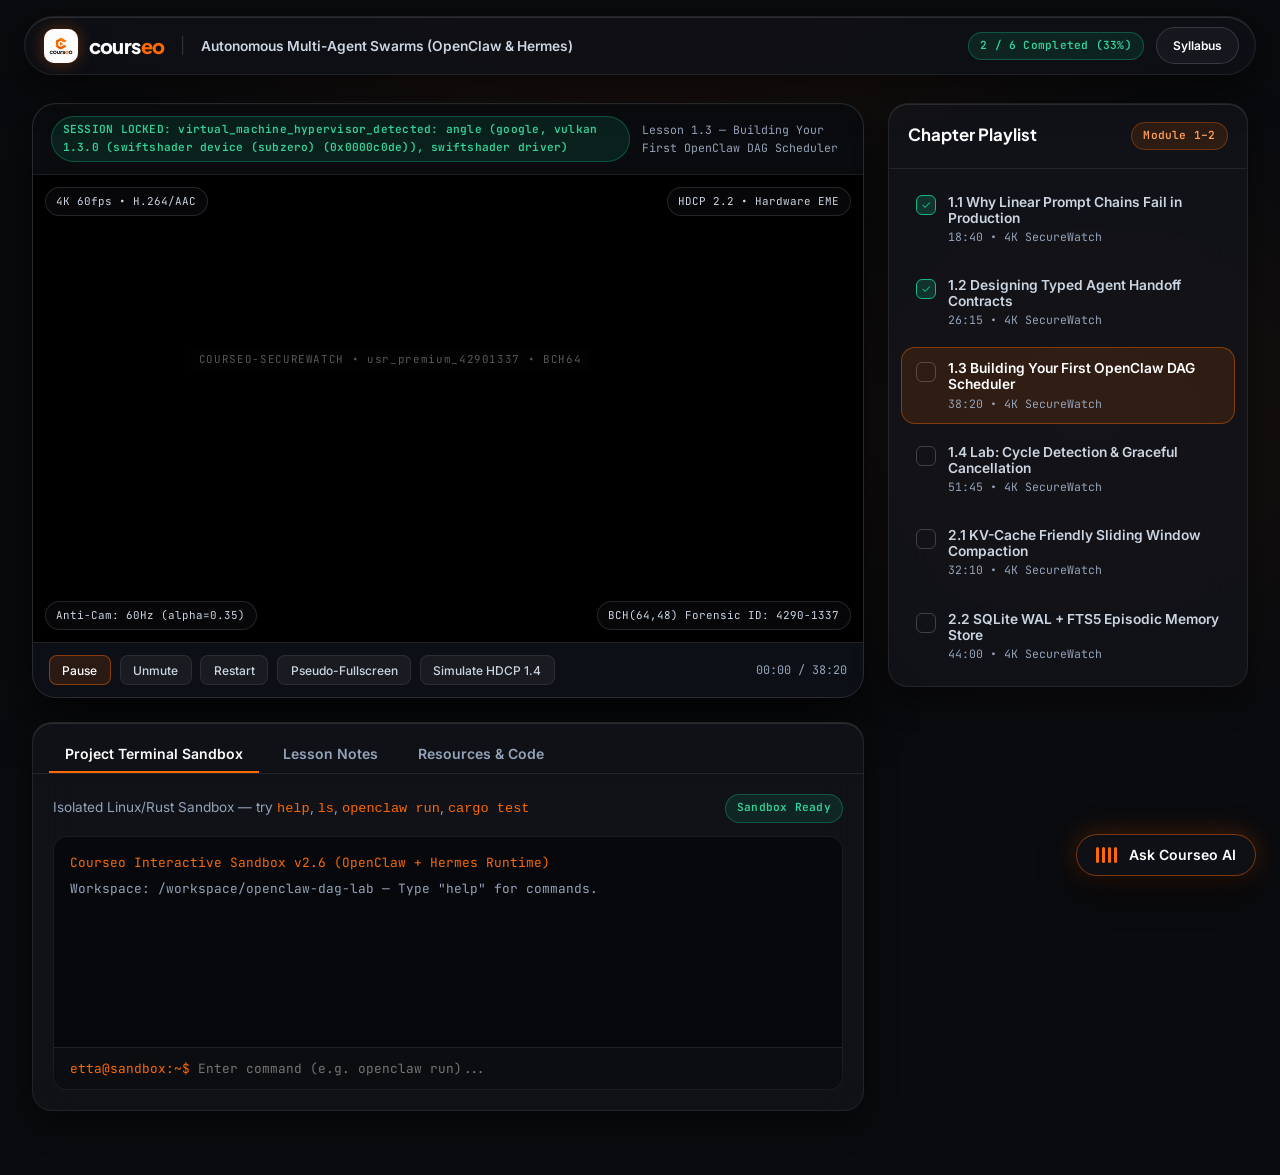
==== web/classroom.html @ 249a997a "feat(web): complete multi-page Courseo EdTech platform design with SecureWatch WebGL2 player and Web" ====
<!DOCTYPE html>
<html lang="en">
<head>
  <meta charset="UTF-8">
  <meta name="viewport" content="width=device-width, initial-scale=1.0">
  <title>Student Classroom — Courseo SecureWatch Learning Room</title>
  <link rel="preconnect" href="https://fonts.googleapis.com">
  <link rel="preconnect" href="https://fonts.gstatic.com" crossorigin>
  <link href="https://fonts.googleapis.com/css2?family=Inter:wght@400;500;600;700&family=JetBrains+Mono:wght@400;500;600;700&family=Plus+Jakarta+Sans:wght@600;700;800&display=swap" rel="stylesheet">
  <link rel="stylesheet" href="./courseo.css">
</head>
<body>
  <!-- Classroom Top Bar -->
  <header class="nav-shell">
    <nav class="nav-pill" aria-label="Classroom navigation">
      <div style="display:flex; align-items:center; gap:1rem;">
        <a href="./index.html" class="brand-lockup">
          <span class="brand-mark">
            <img src="../assets/brand/courseo_logo_primary.jpg" alt="Courseo" onerror="this.style.display='none'">
          </span>
          <span class="brand-wordmark">cours<span>eo</span></span>
        </a>
        <span style="color:var(--border-glass-strong);">|</span>
        <span style="font-size:0.86rem; font-weight:600; color:var(--text-secondary);">Autonomous Multi-Agent Swarms (OpenClaw &amp; Hermes)</span>
      </div>

      <div class="nav-actions">
        <span class="badge badge-emerald badge-mono" id="classroom-progress-badge">2 / 6 Completed (33%)</span>
        <a href="./course_detail.html" class="btn btn-ghost btn-sm">Syllabus</a>
      </div>
    </nav>
  </header>

  <main class="section" style="padding-top: 1.75rem; padding-bottom: 4rem;">
    <div class="container classroom-grid">
      <!-- Left: SecureWatch Player + Notes / Resources / Terminal Sandbox -->
      <div style="display:flex; flex-direction:column; gap:1.5rem;">
        <div class="securewatch-frame" id="classroom-player-frame">
          <div class="securewatch-topbar">
            <span class="badge badge-emerald badge-mono" id="cls-hud-badge">
              <span class="pulse-dot"></span>
              SECUREWATCH WEBGL2 ACTIVE
            </span>
            <span style="color:var(--text-muted);" id="cls-lesson-header">Lesson 1.3 — Building Your First OpenClaw DAG Scheduler</span>
          </div>

          <div class="securewatch-viewport" id="cls-player-container">
            <video id="cls-source-video" src="./sample.mp4" playsinline webkit-playsinline muted autoplay loop crossorigin="anonymous" style="display:none;"></video>
            <canvas id="cls-secure-canvas" width="960" height="540"></canvas>

            <div class="player-hud-overlay">
              <div class="hud-row">
                <span class="hud-chip">4K 60fps • H.264/AAC</span>
                <span class="hud-chip" id="cls-hdcp-chip">HDCP 2.2 • Hardware EME</span>
              </div>
              <div class="hud-row">
                <span class="hud-chip">Anti-Cam: 60Hz (alpha=0.35)</span>
                <span class="hud-chip">BCH(64,48) Forensic ID: 4290-1337</span>
              </div>
            </div>

            <div class="forensic-wm-badge" id="cls-watermark" style="top: 32%; left: 48%;">
              COURSEO-SECUREWATCH • usr_premium_42901337 • BCH64
            </div>
          </div>

          <div class="securewatch-controls">
            <button class="ctrl-btn active" id="cls-btn-play" type="button">Pause</button>
            <button class="ctrl-btn" id="cls-btn-mute" type="button">Unmute</button>
            <button class="ctrl-btn" id="cls-btn-restart" type="button">Restart</button>
            <button class="ctrl-btn" id="cls-btn-fullscreen" type="button">Pseudo-Fullscreen</button>
            <button class="ctrl-btn" id="cls-btn-hdcp" type="button">Simulate HDCP 1.4</button>
            <span class="player-time" id="cls-time-display">00:00 / 38:20</span>
          </div>
        </div>

        <!-- Tabbed Workspace: Sandbox Terminal, Notes, Resources -->
        <section class="glass-card" style="overflow:hidden;">
          <div class="workspace-tabs" role="tablist">
            <button class="workspace-tab active" data-tab="sandbox" type="button">Project Terminal Sandbox</button>
            <button class="workspace-tab" data-tab="notes" type="button">Lesson Notes</button>
            <button class="workspace-tab" data-tab="resources" type="button">Resources &amp; Code</button>
          </div>

          <!-- Interactive Terminal Sandbox -->
          <div id="tab-sandbox" style="padding:1.25rem;">
            <div style="display:flex; align-items:center; justify-content:space-between; margin-bottom:0.85rem;">
              <span style="font-size:0.85rem; color:var(--text-muted);">Isolated Linux/Rust Sandbox — try <code style="color:#FD6902;">help</code>, <code style="color:#FD6902;">ls</code>, <code style="color:#FD6902;">openclaw run</code>, <code style="color:#FD6902;">cargo test</code></span>
              <span class="badge badge-emerald badge-mono">Sandbox Ready</span>
            </div>
            <div class="terminal-shell">
              <div class="terminal-output" id="terminal-output">
                <div style="color:#FD6902;">Courseo Interactive Sandbox v2.6 (OpenClaw + Hermes Runtime)</div>
                <div style="color:#94A3B8;">Workspace: /workspace/openclaw-dag-lab — Type "help" for commands.</div>
              </div>
              <form class="terminal-input-row" id="terminal-form">
                <span style="color:#FD6902;">etta@sandbox:~$</span>
                <input type="text" class="terminal-input" id="terminal-input" autocomplete="off" placeholder="Enter command (e.g. openclaw run)..." aria-label="Sandbox terminal input">
              </form>
            </div>
          </div>

          <!-- Lesson Notes -->
          <div id="tab-notes" style="padding:1.25rem; display:none;">
            <label for="lesson-notes-area" style="display:block; font-size:0.85rem; color:var(--text-muted); margin-bottom:0.6rem;">
              Timestamped personal notes (auto-saved locally in your browser):
            </label>
            <textarea id="lesson-notes-area" rows="7" style="width:100%; background:#080A0E; border:1px solid var(--border-glass); border-radius:12px; padding:0.9rem; color:#fff; font-size:0.9rem; resize:vertical; outline:none;" placeholder="Capture key DAG invariants, latency numbers, or architecture notes..."></textarea>
            <div style="margin-top:0.6rem; font-family:var(--font-mono); font-size:0.74rem; color:#10B981;" id="notes-status">Synced to localStorage</div>
          </div>

          <!-- Resources -->
          <div id="tab-resources" style="padding:1.25rem; display:none;">
            <div style="display:flex; flex-direction:column; gap:0.75rem;">
              <div class="lesson-row" style="padding:0.85rem; background:rgba(255,255,255,0.03); border-radius:10px; border:1px solid var(--border-glass);">
                <div>
                  <div style="font-weight:600; color:#fff;">openclaw-dag-starter.tar.gz</div>
                  <div style="font-size:0.78rem; color:var(--text-muted);">Rust + TypeScript starter workspace with unit test harness</div>
                </div>
                <span class="badge badge-orange badge-mono">2.4 MB</span>
              </div>
              <div class="lesson-row" style="padding:0.85rem; background:rgba(255,255,255,0.03); border-radius:10px; border:1px solid var(--border-glass);">
                <div>
                  <div style="font-weight:600; color:#fff;">Hermes_Context_Compaction_Architecture.pdf</div>
                  <div style="font-size:0.78rem; color:var(--text-muted);">Epoch-based sliding window diagrams &amp; KV-cache benchmarks</div>
                </div>
                <span class="badge badge-orange badge-mono">4.1 MB</span>
              </div>
              <div class="lesson-row" style="padding:0.85rem; background:rgba(255,255,255,0.03); border-radius:10px; border:1px solid var(--border-glass);">
                <div>
                  <div style="font-weight:600; color:#fff;">SecureWatch_DRM_Telemetry_Spec.md</div>
                  <div style="font-size:0.78rem; color:var(--text-muted);">Reference specification for BCH(64,48) watermarking</div>
                </div>
                <span class="badge badge-orange badge-mono">128 KB</span>
              </div>
            </div>
          </div>
        </section>
      </div>

      <!-- Right: Chapter Playlist Sidebar -->
      <aside class="glass-card playlist-card" aria-label="Course playlist">
        <div style="padding:1.1rem 1.2rem; border-bottom:1px solid var(--border-glass); display:flex; align-items:center; justify-content:space-between;">
          <h2 style="font-family:var(--font-display); font-size:1.05rem;">Chapter Playlist</h2>
          <span class="badge badge-orange badge-mono">Module 1–2</span>
        </div>
        <div class="playlist-scroll" id="playlist-container"></div>
      </aside>
    </div>
  </main>

  <script
    src="./weborient_agent.js"
    data-theme-color="#FD6902"
    data-cursor-style="modern-glow"
    data-manifest="./weborient_manifest.json"
    data-agent-name="Courseo Guide"
    data-greeting="Welcome to the Classroom. Ask me to open your notes, highlight the terminal sandbox, or navigate back to the catalog."
    defer></script>

  <script type="module">
    const LESSONS = [
      { id: '1.1', title: '1.1 Why Linear Prompt Chains Fail in Production', duration: '18:40', done: true },
      { id: '1.2', title: '1.2 Designing Typed Agent Handoff Contracts', duration: '26:15', done: true },
      { id: '1.3', title: '1.3 Building Your First OpenClaw DAG Scheduler', duration: '38:20', done: false },
      { id: '1.4', title: '1.4 Lab: Cycle Detection & Graceful Cancellation', duration: '51:45', done: false },
      { id: '2.1', title: '2.1 KV-Cache Friendly Sliding Window Compaction', duration: '32:10', done: false },
      { id: '2.2', title: '2.2 SQLite WAL + FTS5 Episodic Memory Store', duration: '44:00', done: false }
    ];

    let activeLessonId = '1.3';
    const playlistEl = document.getElementById('playlist-container');
    const lessonHeaderEl = document.getElementById('cls-lesson-header');
    const progressBadgeEl = document.getElementById('classroom-progress-badge');

    function updateProgress() {
      const done = LESSONS.filter(l => l.done).length;
      const pct = Math.round((done / LESSONS.length) * 100);
      progressBadgeEl.textContent = `${done} / ${LESSONS.length} Completed (${pct}%)`;
    }

    function renderPlaylist() {
      playlistEl.innerHTML = LESSONS.map(l => `
        <button class="playlist-item ${l.id === activeLessonId ? 'active' : ''}" data-lesson-id="${l.id}" type="button">
          <span style="width:20px; height:20px; border-radius:6px; border:1px solid ${l.done ? '#10B981' : 'rgba(255,255,255,0.2)'}; background:${l.done ? 'rgba(16,185,129,0.2)' : 'transparent'}; display:grid; place-items:center; flex-shrink:0; margin-top:2px; color:#10B981; font-size:0.72rem;">
            ${l.done ? '✓' : ''}
          </span>
          <span style="display:flex; flex-direction:column; gap:0.2rem;">
            <span style="font-size:0.86rem; font-weight:600; color:${l.id === activeLessonId ? '#FFFFFF' : '#CBD5E1'};">${l.title}</span>
            <span style="font-family:var(--font-mono); font-size:0.72rem; color:#94A3B8;">${l.duration} • 4K SecureWatch</span>
          </span>
        </button>
      `).join('');

      playlistEl.querySelectorAll('.playlist-item').forEach(btn => {
        btn.addEventListener('click', () => {
          activeLessonId = btn.dataset.lessonId;
          const lesson = LESSONS.find(x => x.id === activeLessonId);
          lessonHeaderEl.textContent = `Lesson ${lesson.title}`;
          document.getElementById('cls-time-display').textContent = `00:00 / ${lesson.duration}`;
          renderPlaylist();
        });
      });
      updateProgress();
    }

    renderPlaylist();

    // Workspace Tabs
    document.querySelectorAll('.workspace-tab').forEach(tab => {
      tab.addEventListener('click', () => {
        document.querySelectorAll('.workspace-tab').forEach(t => t.classList.remove('active'));
        tab.classList.add('active');
        ['sandbox', 'notes', 'resources'].forEach(name => {
          document.getElementById(`tab-${name}`).style.display = name === tab.dataset.tab ? 'block' : 'none';
        });
      });
    });

    // Notes persistence
    const notesArea = document.getElementById('lesson-notes-area');
    const notesStatus = document.getElementById('notes-status');
    notesArea.value = localStorage.getItem('courseo_classroom_notes') || '';
    notesArea.addEventListener('input', () => {
      localStorage.setItem('courseo_classroom_notes', notesArea.value);
      notesStatus.textContent = `Saved at ${new Date().toLocaleTimeString()}`;
    });

    // Interactive Sandbox Terminal
    const termOut = document.getElementById('terminal-output');
    const termForm = document.getElementById('terminal-form');
    const termInput = document.getElementById('terminal-input');

    function appendTerm(text, color = '#CBD5E1') {
      const div = document.createElement('div');
      div.style.color = color;
      div.textContent = text;
      termOut.appendChild(div);
      termOut.scrollTop = termOut.scrollHeight;
    }

    termForm.addEventListener('submit', (e) => {
      e.preventDefault();
      const cmd = termInput.value.trim();
      if (!cmd) return;
      appendTerm(`etta@sandbox:~$ ${cmd}`, '#FFFFFF');
      termInput.value = '';

      switch (cmd) {
        case 'help':
          appendTerm('Available commands: help, ls, openclaw run, hermes status, cargo test, clear', '#94A3B8');
          break;
        case 'ls':
          appendTerm('Cargo.toml  src/dag.rs  src/hermes.rs  agents.toml  tests/swarm_test.rs', '#CBD5E1');
          break;
        case 'openclaw run':
          appendTerm('[openclaw] Compiling DAG (4 nodes, 0 cycles)...', '#FD6902');
          appendTerm('[openclaw] Node planner -> researcher -> coder -> verifier completed in 142ms', '#10B981');
          break;
        case 'hermes status':
          appendTerm('[hermes] Reflex tier: Qwen3.5-2B-4bit (18ms) | Frontier tier: Gemini 4 Neon (online)', '#10B981');
          break;
        case 'cargo test':
          appendTerm('running 12 tests ... test result: ok. 12 passed; 0 failed; 0 ignored', '#10B981');
          break;
        case 'clear':
          termOut.innerHTML = '';
          break;
        default:
          appendTerm(`sandbox: command not found: ${cmd} (type "help")`, '#EF4444');
      }
    });

    // SecureWatch Classroom Player Integration
    const canvas = document.getElementById('cls-secure-canvas');
    const video = document.getElementById('cls-source-video');
    const container = document.getElementById('cls-player-container');
    const watermark = document.getElementById('cls-watermark');
    let player = null;
    let playing = true;

    async function initClassroomPlayer() {
      try {
        const mod = await import('./courseo_player.js');
        if (mod && mod.CourseoSecurePlayer) {
          player = new mod.CourseoSecurePlayer({
            canvas,
            video,
            sessionToken: 'tok_classroom_' + Math.floor(Math.random() * 900000 + 100000),
            userId: 'usr_premium_42901337',
            refreshHz: 60,
            onRevoke: (evt) => {
              document.getElementById('cls-hud-badge').textContent = `SESSION LOCKED: ${evt.reason}`;
            }
          });
          player.start();
          video.play().catch(() => {});
          return;
        }
      } catch (_) {}

      // Fallback WebGL/Canvas live classroom stream visualizer
      const ctx = canvas.getContext('2d');
      let tick = 0;
      const draw = () => {
        if (playing) {
          tick++;
          ctx.fillStyle = '#090B10';
          ctx.fillRect(0, 0, canvas.width, canvas.height);
          ctx.strokeStyle = 'rgba(253, 105, 2, 0.5)';
          ctx.lineWidth = 2;
          for (let i = 0; i < 3; i++) {
            ctx.beginPath();
            for (let x = 0; x <= canvas.width; x += 16) {
              const y = 260 + Math.sin(x * 0.012 + tick * 0.04 + i) * (35 + i * 14);
              if (x === 0) ctx.moveTo(x, y);
              else ctx.lineTo(x, y);
            }
            ctx.stroke();
          }
          ctx.fillStyle = '#FFFFFF';
          ctx.font = '700 22px "Plus Jakarta Sans", sans-serif';
          ctx.fillText(lessonHeaderEl.textContent, 38, canvas.height - 62);
        }
        requestAnimationFrame(draw);
      };
      requestAnimationFrame(draw);
    }

    initClassroomPlayer();

    setInterval(() => {
      watermark.style.top = `${18 + Math.floor(Math.random() * 58)}%`;
      watermark.style.left = `${14 + Math.floor(Math.random() * 50)}%`;
    }, 2800);

    document.getElementById('cls-btn-play').addEventListener('click', (e) => {
      playing = !playing;
      if (playing) video.play().catch(() => {});
      else video.pause();
      e.currentTarget.textContent = playing ? 'Pause' : 'Play';
      e.currentTarget.classList.toggle('active', playing);
    });

    document.getElementById('cls-btn-mute').addEventListener('click', (e) => {
      video.muted = !video.muted;
      e.currentTarget.textContent = video.muted ? 'Unmute' : 'Mute';
    });

    document.getElementById('cls-btn-restart').addEventListener('click', () => {
      video.currentTime = 0;
      video.play().catch(() => {});
    });

    document.getElementById('cls-btn-fullscreen').addEventListener('click', () => {
      if (player && player.togglePseudoFullscreen) {
        player.togglePseudoFullscreen(container);
      } else {
        container.classList.toggle('pseudo-fullscreen');
      }
    });

    document.getElementById('cls-btn-hdcp').addEventListener('click', () => {
      if (player && player.applyHdcpDegradation) {
        const policy = player.applyHdcpDegradation('1.4');
        document.getElementById('cls-hdcp-chip').textContent = `HDCP 1.4 • ${policy.maxHeight}p Graceful Tier`;
      } else {
        document.getElementById('cls-hdcp-chip').textContent = 'HDCP 1.4 • 720p Graceful Tier';
      }
      watermark.style.color = 'rgba(253, 105, 2, 0.72)';
    });
  </script>
</body>
</html>
---- web/courseo.css ----
/* ==========================================================================
   COURSEO DESIGN SYSTEM v1.0 (DESIGN-COURSEO-2026-001)
   Obsidian Glassmorphism + Radiant Tangerine (#FD6902) + CSS view-timeline
   ========================================================================== */

:root {
  /* Surface Layers */
  --bg-deep-obsidian: #0A0B0E;
  --bg-surface-base: #101218;
  --bg-card-solid: #14161C;
  --bg-card-glass: rgba(20, 22, 28, 0.72);
  --bg-card-elevated: rgba(28, 30, 38, 0.86);
  --bg-nav-glass: rgba(14, 16, 22, 0.82);

  /* Brand Radiant Accents */
  --accent-orange: #FD6902;
  --accent-orange-hover: #FF8533;
  --accent-orange-glow: rgba(253, 105, 2, 0.35);
  --accent-orange-subtle: rgba(253, 105, 2, 0.12);
  --accent-orange-ambient: rgba(253, 105, 2, 0.07);

  /* Semantic Colors */
  --text-primary: #FFFFFF;
  --text-secondary: #CBD5E1;
  --text-muted: #94A3B8;
  --text-dim: #64748B;
  --status-emerald: #10B981;
  --status-emerald-bg: rgba(16, 185, 129, 0.12);
  --status-amber: #F59E0B;
  --status-danger: #EF4444;

  /* Strokes & Specular Highlights */
  --border-glass: rgba(255, 255, 255, 0.08);
  --border-glass-strong: rgba(255, 255, 255, 0.14);
  --border-glass-glow: rgba(253, 105, 2, 0.42);
  --specular-highlight: inset 0 1px 0 rgba(255, 255, 255, 0.12);

  /* Depth Shadows */
  --shadow-bento: 0 20px 50px rgba(0, 0, 0, 0.65), var(--specular-highlight);
  --shadow-card: 0 12px 32px rgba(0, 0, 0, 0.45), var(--specular-highlight);
  --shadow-glow: 0 0 35px var(--accent-orange-glow);
  --shadow-glow-sm: 0 0 18px rgba(253, 105, 2, 0.28);

  /* Typography */
  --font-display: 'Plus Jakarta Sans', -apple-system, BlinkMacSystemFont, sans-serif;
  --font-body: 'Inter', -apple-system, BlinkMacSystemFont, sans-serif;
  --font-mono: 'JetBrains Mono', ui-monospace, SFMono-Regular, monospace;

  /* Type Scale */
  --text-hero: clamp(2.5rem, 5.5vw, 4.35rem);
  --text-h1: clamp(2rem, 4vw, 3.1rem);
  --text-h2: clamp(1.5rem, 3vw, 2.35rem);
  --text-h3: 1.25rem;
  --text-body: 1rem;
  --text-sm: 0.875rem;
  --text-xs: 0.75rem;

  /* Radii & Spacing */
  --radius-sm: 8px;
  --radius-md: 14px;
  --radius-lg: 20px;
  --radius-xl: 24px;
  --radius-pill: 9999px;
  --container-max: 1280px;
  --ease-out-expo: cubic-bezier(0.16, 1, 0.3, 1);
  --ease-tactile: cubic-bezier(0.22, 1, 0.36, 1);
}

/* Reset & Base */
*, *::before, *::after {
  box-sizing: border-box;
  margin: 0;
  padding: 0;
}

html {
  background-color: var(--bg-deep-obsidian);
  color: var(--text-primary);
  font-family: var(--font-body);
  font-size: 16px;
  line-height: 1.6;
  -webkit-font-smoothing: antialiased;
  -moz-osx-font-smoothing: grayscale;
  scroll-behavior: smooth;
}

html.lenis, html.lenis body {
  height: auto;
}

.lenis.lenis-smooth {
  scroll-behavior: auto !important;
}

body {
  background:
    radial-gradient(ellipse 80% 50% at 50% -10%, rgba(253, 105, 2, 0.11), transparent 60%),
    radial-gradient(ellipse 60% 40% at 85% 35%, rgba(253, 105, 2, 0.05), transparent 65%),
    var(--bg-deep-obsidian);
  color: var(--text-primary);
  min-height: 100vh;
  overflow-x: hidden;
}

a {
  color: inherit;
  text-decoration: none;
}

img, svg {
  display: block;
}

button, input, select, textarea {
  font-family: inherit;
  color: inherit;
}

/* Container & Layout Utilities */
.container {
  width: 100%;
  max-width: var(--container-max);
  margin-inline: auto;
  padding-inline: clamp(1rem, 3vw, 2rem);
}

.section {
  padding-block: clamp(4rem, 8vw, 7rem);
  position: relative;
}

.section-header {
  max-width: 720px;
  margin-bottom: clamp(2.25rem, 4vw, 3.5rem);
}

.section-eyebrow {
  display: inline-flex;
  align-items: center;
  gap: 0.5rem;
  font-family: var(--font-mono);
  font-size: var(--text-xs);
  font-weight: 600;
  letter-spacing: 0.08em;
  text-transform: uppercase;
  color: var(--accent-orange);
  background: var(--accent-orange-subtle);
  border: 1px solid rgba(253, 105, 2, 0.25);
  padding: 0.35rem 0.85rem;
  border-radius: var(--radius-pill);
  margin-bottom: 1rem;
}

.section-title {
  font-family: var(--font-display);
  font-size: var(--text-h1);
  font-weight: 700;
  line-height: 1.12;
  letter-spacing: -0.03em;
  margin-bottom: 0.85rem;
}

.section-subtitle {
  color: var(--text-muted);
  font-size: 1.05rem;
  line-height: 1.65;
}

/* ==========================================================================
   CSS VIEW-TIMELINE & SCROLL REVEAL ANIMATIONS
   ========================================================================== */

@keyframes courseoFadeUp {
  from {
    opacity: 0;
    transform: translateY(28px);
  }
  to {
    opacity: 1;
    transform: translateY(0);
  }
}

@keyframes courseoStaggerIn {
  from {
    opacity: 0;
    transform: translateY(22px) scale(0.98);
  }
  to {
    opacity: 1;
    transform: translateY(0) scale(1);
  }
}

@keyframes courseoGlowPulse {
  0%, 100% {
    box-shadow: 0 0 22px rgba(253, 105, 2, 0.24), var(--specular-highlight);
  }
  50% {
    box-shadow: 0 0 42px rgba(253, 105, 2, 0.5), var(--specular-highlight);
  }
}

@keyframes courseoSplitReveal {
  from {
    opacity: 0;
    transform: translateY(105%);
  }
  to {
    opacity: 1;
    transform: translateY(0);
  }
}

@keyframes waveBounce {
  0%, 100% { transform: scaleY(0.35); }
  50% { transform: scaleY(1); }
}

.split-line {
  display: inline-block;
  overflow: hidden;
  vertical-align: bottom;
}

.split-line > span {
  display: inline-block;
  animation: courseoSplitReveal 0.85s var(--ease-out-expo) both;
}

.split-line:nth-child(2) > span { animation-delay: 0.1s; }
.split-line:nth-child(3) > span { animation-delay: 0.2s; }

.glow-pulse {
  animation: courseoGlowPulse 3.6s ease-in-out infinite;
}

/* Native CSS Scroll-Driven Animations with Progressive Fallback */
@supports (animation-timeline: view()) {
  .fade-up {
    animation: courseoFadeUp linear both;
    animation-timeline: view();
    animation-range: entry 5% cover 28%;
  }

  .stagger-in {
    animation: courseoStaggerIn linear both;
    animation-timeline: view();
    animation-range: entry 0% cover 26%;
  }
}

@supports not (animation-timeline: view()) {
  .fade-up,
  .stagger-in {
    opacity: 0;
    transform: translateY(24px);
    transition: opacity 0.65s var(--ease-out-expo), transform 0.65s var(--ease-out-expo);
  }

  .fade-up.is-visible,
  .stagger-in.is-visible {
    opacity: 1;
    transform: translateY(0);
  }
}

@media (prefers-reduced-motion: reduce) {
  .fade-up, .stagger-in, .split-line > span, .glow-pulse {
    animation: none !important;
    opacity: 1 !important;
    transform: none !important;
  }
}

/* ==========================================================================
   FLOATING GLASS NAVIGATION PILL
   ========================================================================== */

.nav-shell {
  position: sticky;
  top: 16px;
  z-index: 100;
  padding-inline: clamp(0.75rem, 2.5vw, 1.5rem);
  margin-top: 16px;
}

.nav-pill {
  max-width: var(--container-max);
  margin-inline: auto;
  display: flex;
  align-items: center;
  justify-content: space-between;
  gap: 1.25rem;
  padding: 0.65rem 1rem 0.65rem 1.2rem;
  background: var(--bg-nav-glass);
  backdrop-filter: blur(24px);
  -webkit-backdrop-filter: blur(24px);
  border: 1px solid var(--border-glass);
  border-radius: var(--radius-pill);
  box-shadow: 0 12px 40px rgba(0, 0, 0, 0.55), var(--specular-highlight);
}

.brand-lockup {
  display: inline-flex;
  align-items: center;
  gap: 0.65rem;
  flex-shrink: 0;
}

.brand-mark {
  width: 34px;
  height: 34px;
  border-radius: 10px;
  overflow: hidden;
  display: grid;
  place-items: center;
  background: linear-gradient(135deg, #FD6902, #B84200);
  box-shadow: 0 0 16px rgba(253, 105, 2, 0.35);
}

.brand-mark img {
  width: 100%;
  height: 100%;
  object-fit: cover;
}

.brand-wordmark {
  font-family: var(--font-display);
  font-size: 1.25rem;
  font-weight: 800;
  letter-spacing: -0.03em;
  color: var(--text-primary);
}

.brand-wordmark span {
  color: var(--accent-orange);
}

.nav-links {
  display: flex;
  align-items: center;
  gap: 1.75rem;
  list-style: none;
}

.nav-links a {
  font-size: var(--text-sm);
  font-weight: 500;
  color: var(--text-muted);
  position: relative;
  padding-block: 0.35rem;
  transition: color 0.18s ease;
}

.nav-links a::after {
  content: "";
  position: absolute;
  left: 0;
  right: 0;
  bottom: 0;
  height: 2px;
  background: var(--accent-orange);
  border-radius: 2px;
  transform: scaleX(0);
  transform-origin: center;
  transition: transform 0.22s var(--ease-tactile);
}

.nav-links a:hover,
.nav-links a.active {
  color: var(--text-primary);
}

.nav-links a:hover::after,
.nav-links a.active::after {
  transform: scaleX(1);
}

.nav-actions {
  display: flex;
  align-items: center;
  gap: 0.75rem;
}

.search-trigger {
  display: inline-flex;
  align-items: center;
  gap: 0.6rem;
  padding: 0.48rem 0.85rem;
  background: rgba(255, 255, 255, 0.04);
  border: 1px solid var(--border-glass);
  border-radius: var(--radius-pill);
  color: var(--text-muted);
  font-size: var(--text-xs);
  cursor: pointer;
  transition: border-color 0.18s ease, background 0.18s ease, color 0.18s ease;
}

.search-trigger:hover {
  background: rgba(255, 255, 255, 0.08);
  border-color: var(--border-glass-strong);
  color: var(--text-primary);
}

.kbd-pill {
  font-family: var(--font-mono);
  font-size: 0.68rem;
  padding: 0.12rem 0.42rem;
  border-radius: 5px;
  background: rgba(255, 255, 255, 0.07);
  border: 1px solid rgba(255, 255, 255, 0.12);
  color: var(--text-secondary);
}

/* ==========================================================================
   BUTTONS & BADGES
   ========================================================================== */

.btn {
  display: inline-flex;
  align-items: center;
  justify-content: center;
  gap: 0.5rem;
  padding: 0.68rem 1.35rem;
  border-radius: var(--radius-pill);
  font-size: var(--text-sm);
  font-weight: 600;
  border: 1px solid transparent;
  cursor: pointer;
  transition: transform 0.15s var(--ease-tactile), box-shadow 0.15s ease, background 0.15s ease, border-color 0.15s ease;
  white-space: nowrap;
}

.btn:active {
  transform: translateY(1px) scale(0.99);
}

.btn-primary {
  background: linear-gradient(135deg, var(--accent-orange) 0%, #E65400 100%);
  color: #FFFFFF;
  box-shadow: 0 6px 22px rgba(253, 105, 2, 0.34), inset 0 1px 0 rgba(255, 255, 255, 0.28);
}

.btn-primary:hover {
  background: linear-gradient(135deg, var(--accent-orange-hover) 0%, var(--accent-orange) 100%);
  box-shadow: 0 0 30px rgba(253, 105, 2, 0.55), inset 0 1px 0 rgba(255, 255, 255, 0.35);
  transform: translateY(-1px);
}

.btn-ghost {
  background: rgba(255, 255, 255, 0.04);
  border-color: var(--border-glass-strong);
  color: var(--text-primary);
  backdrop-filter: blur(12px);
}

.btn-ghost:hover {
  background: rgba(255, 255, 255, 0.09);
  border-color: rgba(253, 105, 2, 0.45);
}

.btn-sm {
  padding: 0.48rem 1rem;
  font-size: var(--text-xs);
}

.btn-lg {
  padding: 0.9rem 1.75rem;
  font-size: 0.95rem;
}

.badge {
  display: inline-flex;
  align-items: center;
  gap: 0.38rem;
  padding: 0.26rem 0.7rem;
  border-radius: var(--radius-pill);
  font-size: 0.72rem;
  font-weight: 600;
  letter-spacing: 0.02em;
  border: 1px solid var(--border-glass);
  background: rgba(255, 255, 255, 0.05);
  color: var(--text-secondary);
}

.badge-orange {
  background: var(--accent-orange-subtle);
  border-color: rgba(253, 105, 2, 0.32);
  color: #FFA05C;
}

.badge-emerald {
  background: var(--status-emerald-bg);
  border-color: rgba(16, 185, 129, 0.35);
  color: #34D399;
}

.badge-mono {
  font-family: var(--font-mono);
  font-size: 0.7rem;
}

.pulse-dot {
  width: 7px;
  height: 7px;
  border-radius: 50%;
  background: var(--status-emerald);
  box-shadow: 0 0 10px var(--status-emerald);
}

/* ==========================================================================
   GLASS CARDS & SURFACES
   ========================================================================== */

.glass-card {
  background: var(--bg-card-glass);
  backdrop-filter: blur(24px);
  -webkit-backdrop-filter: blur(24px);
  border: 1px solid var(--border-glass);
  border-radius: var(--radius-lg);
  box-shadow: var(--shadow-card);
  transition: border-color 0.22s ease, transform 0.25s var(--ease-tactile), box-shadow 0.25s ease;
}

.glass-card:hover {
  border-color: rgba(255, 255, 255, 0.16);
}

/* ==========================================================================
   HERO & EMBEDDED SECUREWATCH PLAYER
   ========================================================================== */

.hero {
  padding-top: clamp(3rem, 6vw, 5rem);
  padding-bottom: clamp(3rem, 6vw, 5rem);
}

.hero-grid {
  display: grid;
  grid-template-columns: minmax(0, 1.05fr) minmax(0, 1.15fr);
  gap: clamp(2rem, 4vw, 3.5rem);
  align-items: center;
}

.hero-title {
  font-family: var(--font-display);
  font-size: var(--text-hero);
  font-weight: 800;
  line-height: 1.06;
  letter-spacing: -0.035em;
  margin-bottom: 1.25rem;
}

.hero-title .accent-text {
  background: linear-gradient(135deg, #FF9447 0%, #FD6902 55%, #FF5500 100%);
  -webkit-background-clip: text;
  background-clip: text;
  color: transparent;
}

.hero-subtitle {
  color: var(--text-muted);
  font-size: 1.1rem;
  line-height: 1.65;
  max-width: 560px;
  margin-bottom: 2rem;
}

.hero-cta-row {
  display: flex;
  flex-wrap: wrap;
  align-items: center;
  gap: 0.9rem;
  margin-bottom: 2rem;
}

.hero-trust-row {
  display: flex;
  flex-wrap: wrap;
  gap: 1.25rem;
  color: var(--text-muted);
  font-size: var(--text-xs);
  font-family: var(--font-mono);
}

.hero-trust-item {
  display: inline-flex;
  align-items: center;
  gap: 0.45rem;
}

/* SecureWatch Player Frame */
.player-showcase {
  position: relative;
}

.player-ambient-glow {
  position: absolute;
  inset: -18px;
  background: radial-gradient(circle at 50% 50%, rgba(253, 105, 2, 0.22), transparent 68%);
  filter: blur(28px);
  z-index: -1;
  pointer-events: none;
}

.securewatch-frame {
  background: rgba(14, 16, 22, 0.9);
  border: 1px solid rgba(255, 255, 255, 0.12);
  border-radius: var(--radius-xl);
  overflow: hidden;
  box-shadow: var(--shadow-bento);
}

.securewatch-topbar {
  display: flex;
  align-items: center;
  justify-content: space-between;
  gap: 0.75rem;
  padding: 0.75rem 1.1rem;
  background: rgba(10, 11, 14, 0.85);
  border-bottom: 1px solid var(--border-glass);
  font-family: var(--font-mono);
  font-size: 0.72rem;
}

.securewatch-viewport {
  position: relative;
  width: 100%;
  aspect-ratio: 16 / 9;
  background: #050608;
  overflow: hidden;
}

.securewatch-viewport.pseudo-fullscreen {
  position: fixed;
  inset: 0;
  width: 100vw;
  height: 100vh;
  aspect-ratio: auto;
  z-index: 9999;
  border-radius: 0;
}

.securewatch-viewport canvas {
  width: 100%;
  height: 100%;
  display: block;
}

.player-hud-overlay {
  position: absolute;
  inset: 12px;
  pointer-events: none;
  display: flex;
  flex-direction: column;
  justify-content: space-between;
}

.hud-row {
  display: flex;
  align-items: center;
  justify-content: space-between;
  gap: 0.5rem;
  flex-wrap: wrap;
}

.hud-chip {
  display: inline-flex;
  align-items: center;
  gap: 0.4rem;
  padding: 0.3rem 0.65rem;
  border-radius: var(--radius-pill);
  background: rgba(10, 11, 14, 0.72);
  backdrop-filter: blur(12px);
  border: 1px solid rgba(255, 255, 255, 0.12);
  font-family: var(--font-mono);
  font-size: 0.68rem;
  color: var(--text-secondary);
}

.forensic-wm-badge {
  position: absolute;
  font-family: var(--font-mono);
  font-size: 0.68rem;
  letter-spacing: 0.06em;
  color: rgba(255, 255, 255, 0.34);
  background: rgba(10, 11, 14, 0.25);
  padding: 0.2rem 0.5rem;
  border-radius: 4px;
  pointer-events: none;
  user-select: none;
  transition: top 1.4s ease, left 1.4s ease;
}

.securewatch-controls {
  display: flex;
  flex-wrap: wrap;
  align-items: center;
  gap: 0.55rem;
  padding: 0.75rem 1rem;
  background: rgba(14, 16, 22, 0.92);
  border-top: 1px solid var(--border-glass);
}

.ctrl-btn {
  display: inline-flex;
  align-items: center;
  gap: 0.4rem;
  padding: 0.4rem 0.78rem;
  border-radius: var(--radius-sm);
  background: rgba(255, 255, 255, 0.05);
  border: 1px solid var(--border-glass);
  color: var(--text-secondary);
  font-size: 0.75rem;
  font-weight: 500;
  cursor: pointer;
  transition: all 0.16s ease;
}

.ctrl-btn:hover,
.ctrl-btn.active {
  background: var(--accent-orange-subtle);
  border-color: rgba(253, 105, 2, 0.45);
  color: #FFFFFF;
}

.player-time {
  margin-left: auto;
  font-family: var(--font-mono);
  font-size: 0.74rem;
  color: var(--text-muted);
}

/* ==========================================================================
   METRICS RIBBON
   ========================================================================== */

.metrics-ribbon {
  display: grid;
  grid-template-columns: repeat(4, minmax(0, 1fr));
  gap: 1px;
  background: var(--border-glass);
  border: 1px solid var(--border-glass);
  border-radius: var(--radius-xl);
  overflow: hidden;
  box-shadow: var(--shadow-card);
}

.metric-cell {
  background: rgba(16, 18, 24, 0.92);
  padding: 1.75rem 1.5rem;
  display: flex;
  flex-direction: column;
  gap: 0.35rem;
}

.metric-value {
  font-family: var(--font-display);
  font-size: clamp(1.75rem, 3vw, 2.5rem);
  font-weight: 800;
  letter-spacing: -0.03em;
  color: var(--text-primary);
}

.metric-value span {
  color: var(--accent-orange);
}

.metric-label {
  font-size: var(--text-sm);
  color: var(--text-muted);
}

/* ==========================================================================
   HORIZONTAL CURRICULUM SHOWCASE & COURSE CARDS
   ========================================================================== */

.track-tabs-bar {
  display: flex;
  flex-wrap: wrap;
  align-items: center;
  justify-content: space-between;
  gap: 1rem;
  margin-bottom: 1.75rem;
}

.track-tabs {
  display: inline-flex;
  flex-wrap: wrap;
  gap: 0.45rem;
  padding: 0.35rem;
  background: rgba(20, 22, 28, 0.8);
  border: 1px solid var(--border-glass);
  border-radius: var(--radius-pill);
}

.track-tab {
  padding: 0.55rem 1.15rem;
  border-radius: var(--radius-pill);
  border: 1px solid transparent;
  background: transparent;
  color: var(--text-muted);
  font-size: var(--text-sm);
  font-weight: 600;
  cursor: pointer;
  transition: all 0.2s var(--ease-tactile);
}

.track-tab:hover {
  color: var(--text-primary);
}

.track-tab.active {
  background: var(--accent-orange);
  color: #FFFFFF;
  box-shadow: 0 0 22px rgba(253, 105, 2, 0.4);
}

.carousel-controls {
  display: flex;
  align-items: center;
  gap: 0.5rem;
}

.icon-btn {
  width: 40px;
  height: 40px;
  border-radius: 50%;
  background: var(--bg-card-glass);
  border: 1px solid var(--border-glass);
  color: var(--text-primary);
  display: grid;
  place-items: center;
  cursor: pointer;
  transition: border-color 0.18s ease, background 0.18s ease;
}

.icon-btn:hover {
  border-color: var(--accent-orange);
  background: var(--accent-orange-subtle);
}

.horizontal-track {
  display: flex;
  gap: 1.25rem;
  overflow-x: auto;
  scroll-snap-type: x mandatory;
  padding-bottom: 1.25rem;
  scrollbar-width: thin;
  scrollbar-color: rgba(253, 105, 2, 0.5) transparent;
}

.horizontal-track::-webkit-scrollbar {
  height: 6px;
}

.horizontal-track::-webkit-scrollbar-thumb {
  background: rgba(253, 105, 2, 0.45);
  border-radius: 999px;
}

.course-grid {
  display: grid;
  grid-template-columns: repeat(3, minmax(0, 1fr));
  gap: 1.35rem;
}

.course-card {
  display: flex;
  flex-direction: column;
  background: var(--bg-card-glass);
  backdrop-filter: blur(24px);
  -webkit-backdrop-filter: blur(24px);
  border: 1px solid var(--border-glass);
  border-radius: var(--radius-lg);
  overflow: hidden;
  box-shadow: var(--shadow-card);
  transition: transform 0.25s var(--ease-tactile), border-color 0.22s ease, box-shadow 0.25s ease;
}

.horizontal-track .course-card {
  flex: 0 0 360px;
  scroll-snap-align: start;
}

.course-card:hover {
  transform: translateY(-5px);
  border-color: rgba(253, 105, 2, 0.42);
  box-shadow: 0 22px 48px rgba(0, 0, 0, 0.7), 0 0 28px rgba(253, 105, 2, 0.16);
}

.course-thumb {
  position: relative;
  aspect-ratio: 16 / 9;
  overflow: hidden;
  border-bottom: 1px solid var(--border-glass);
  display: flex;
  flex-direction: column;
  justify-content: space-between;
  padding: 0.9rem;
}

.course-thumb-art {
  position: absolute;
  inset: 0;
  opacity: 0.92;
  transition: transform 0.45s var(--ease-out-expo);
}

.course-card:hover .course-thumb-art {
  transform: scale(1.06);
}

.course-thumb-top,
.course-thumb-bottom {
  position: relative;
  z-index: 2;
  display: flex;
  align-items: center;
  justify-content: space-between;
  gap: 0.5rem;
}

.scrub-indicator {
  position: absolute;
  left: 0;
  right: 0;
  bottom: 0;
  height: 3px;
  background: rgba(255, 255, 255, 0.12);
  z-index: 3;
}

.scrub-bar {
  height: 100%;
  width: 0%;
  background: var(--accent-orange);
  transition: width 2.6s linear;
}

.course-card:hover .scrub-bar {
  width: 100%;
}

.course-body {
  padding: 1.25rem;
  display: flex;
  flex-direction: column;
  flex: 1;
  gap: 0.75rem;
}

.course-meta {
  display: flex;
  align-items: center;
  justify-content: space-between;
  font-family: var(--font-mono);
  font-size: 0.73rem;
  color: var(--text-muted);
}

.course-title {
  font-family: var(--font-display);
  font-size: 1.12rem;
  font-weight: 700;
  line-height: 1.32;
  color: var(--text-primary);
}

.course-tech {
  font-size: 0.82rem;
  color: var(--text-muted);
  line-height: 1.5;
}

.course-instructor {
  display: flex;
  align-items: center;
  gap: 0.65rem;
  margin-top: auto;
  padding-top: 0.75rem;
  border-top: 1px solid var(--border-glass);
}

.avatar-circle {
  width: 34px;
  height: 34px;
  border-radius: 50%;
  background: linear-gradient(135deg, rgba(253, 105, 2, 0.3), rgba(255, 255, 255, 0.08));
  border: 1px solid rgba(253, 105, 2, 0.45);
  display: grid;
  place-items: center;
  font-family: var(--font-display);
  font-size: 0.78rem;
  font-weight: 700;
  color: #FFFFFF;
  flex-shrink: 0;
}

.instructor-meta {
  display: flex;
  flex-direction: column;
  min-width: 0;
}

.instructor-name {
  font-size: 0.84rem;
  font-weight: 600;
  color: var(--text-primary);
}

.instructor-role {
  font-size: 0.74rem;
  color: var(--text-muted);
  white-space: nowrap;
  overflow: hidden;
  text-overflow: ellipsis;
}

.course-footer {
  display: flex;
  align-items: center;
  justify-content: space-between;
  gap: 0.75rem;
  padding-top: 0.5rem;
}

.course-price {
  font-family: var(--font-display);
  font-size: 1.2rem;
  font-weight: 800;
  color: var(--text-primary);
}

.rating-pill {
  display: inline-flex;
  align-items: center;
  gap: 0.25rem;
  color: #FBBF24;
  font-family: var(--font-mono);
  font-size: 0.74rem;
  font-weight: 600;
}

/* ==========================================================================
   STICKY STACKING BENTO GRID
   ========================================================================== */

.bento-grid {
  display: grid;
  grid-template-columns: repeat(12, minmax(0, 1fr));
  gap: 1.35rem;
}

.bento-card {
  position: relative;
  padding: 1.85rem;
  background: var(--bg-card-glass);
  backdrop-filter: blur(24px);
  -webkit-backdrop-filter: blur(24px);
  border: 1px solid var(--border-glass);
  border-radius: var(--radius-xl);
  box-shadow: var(--shadow-bento);
  display: flex;
  flex-direction: column;
  gap: 1rem;
  overflow: hidden;
}

.bento-card::before {
  content: "";
  position: absolute;
  inset: 0;
  background: radial-gradient(circle at top right, rgba(253, 105, 2, 0.09), transparent 55%);
  pointer-events: none;
}

.bento-span-7 { grid-column: span 7; }
.bento-span-5 { grid-column: span 5; }

.bento-icon {
  width: 44px;
  height: 44px;
  border-radius: 12px;
  background: var(--accent-orange-subtle);
  border: 1px solid rgba(253, 105, 2, 0.32);
  color: var(--accent-orange);
  display: grid;
  place-items: center;
}

.bento-title {
  font-family: var(--font-display);
  font-size: 1.35rem;
  font-weight: 700;
  letter-spacing: -0.02em;
}

.bento-desc {
  color: var(--text-muted);
  font-size: 0.94rem;
  line-height: 1.6;
}

.bento-list {
  list-style: none;
  display: flex;
  flex-direction: column;
  gap: 0.55rem;
  margin-top: 0.35rem;
}

.bento-list li {
  display: flex;
  align-items: center;
  gap: 0.6rem;
  font-size: 0.88rem;
  color: var(--text-secondary);
}

.bento-code-preview {
  margin-top: auto;
  padding: 1rem;
  border-radius: var(--radius-md);
  background: rgba(8, 10, 14, 0.88);
  border: 1px solid var(--border-glass);
  font-family: var(--font-mono);
  font-size: 0.76rem;
  color: #CBD5E1;
  line-height: 1.6;
  overflow-x: auto;
}

/* ==========================================================================
   FACULTY SPOTLIGHT
   ========================================================================== */

.faculty-grid {
  display: grid;
  grid-template-columns: repeat(4, minmax(0, 1fr));
  gap: 1.25rem;
}

.faculty-card {
  padding: 1.5rem;
  display: flex;
  flex-direction: column;
  gap: 1rem;
}

.faculty-header {
  display: flex;
  align-items: center;
  gap: 0.85rem;
}

.faculty-avatar {
  width: 52px;
  height: 52px;
  border-radius: 14px;
  background: linear-gradient(135deg, rgba(253, 105, 2, 0.35), rgba(20, 22, 28, 0.9));
  border: 1px solid rgba(253, 105, 2, 0.45);
  display: grid;
  place-items: center;
  font-family: var(--font-display);
  font-weight: 800;
  font-size: 1.05rem;
}

.faculty-quote {
  font-size: 0.88rem;
  color: var(--text-secondary);
  line-height: 1.6;
  font-style: italic;
}

/* ==========================================================================
   CONVERSION FOOTER
   ========================================================================== */

.conversion-footer {
  position: relative;
  margin-top: 4rem;
  border-top: 1px solid var(--border-glass);
  background:
    radial-gradient(ellipse 70% 60% at 50% 0%, rgba(253, 105, 2, 0.18), transparent 68%),
    rgba(10, 11, 14, 0.96);
  padding-block: clamp(4rem, 7vw, 6rem) 2.5rem;
}

.footer-cta-box {
  text-align: center;
  max-width: 720px;
  margin-inline: auto;
  margin-bottom: 4rem;
}

.footer-form {
  display: flex;
  flex-wrap: wrap;
  justify-content: center;
  gap: 0.75rem;
  margin-top: 1.75rem;
}

.input-glass {
  background: rgba(20, 22, 28, 0.88);
  border: 1px solid var(--border-glass-strong);
  border-radius: var(--radius-pill);
  padding: 0.82rem 1.25rem;
  font-size: var(--text-sm);
  color: var(--text-primary);
  min-width: 280px;
  outline: none;
  transition: border-color 0.18s ease, box-shadow 0.18s ease;
}

.input-glass:focus {
  border-color: var(--accent-orange);
  box-shadow: 0 0 0 3px rgba(253, 105, 2, 0.18);
}

.guarantee-strip {
  display: flex;
  flex-wrap: wrap;
  justify-content: center;
  gap: 1.25rem;
  margin-top: 1.35rem;
  font-size: var(--text-xs);
  color: var(--text-muted);
}

.footer-bottom {
  display: flex;
  flex-wrap: wrap;
  align-items: center;
  justify-content: space-between;
  gap: 1rem;
  padding-top: 2rem;
  border-top: 1px solid var(--border-glass);
  font-size: var(--text-xs);
  color: var(--text-dim);
}

/* ==========================================================================
   COURSE DETAIL & ACCORDION
   ========================================================================== */

.detail-layout {
  display: grid;
  grid-template-columns: minmax(0, 1.55fr) minmax(320px, 0.85fr);
  gap: 2.25rem;
  align-items: start;
}

.sticky-checkout {
  position: sticky;
  top: 96px;
  padding: 1.75rem;
  display: flex;
  flex-direction: column;
  gap: 1.25rem;
}

.accordion {
  display: flex;
  flex-direction: column;
  gap: 0.75rem;
}

.accordion-item {
  background: var(--bg-card-glass);
  border: 1px solid var(--border-glass);
  border-radius: var(--radius-md);
  overflow: hidden;
}

.accordion-trigger {
  width: 100%;
  display: flex;
  align-items: center;
  justify-content: space-between;
  gap: 1rem;
  padding: 1.1rem 1.25rem;
  background: transparent;
  border: none;
  text-align: left;
  cursor: pointer;
  color: var(--text-primary);
  font-family: var(--font-display);
  font-weight: 700;
  font-size: 1rem;
}

.accordion-trigger:hover {
  background: rgba(255, 255, 255, 0.03);
}

.accordion-chevron {
  transition: transform 0.22s var(--ease-tactile);
  color: var(--accent-orange);
  flex-shrink: 0;
}

.accordion-item.open .accordion-chevron {
  transform: rotate(180deg);
}

.accordion-panel {
  display: none;
  border-top: 1px solid var(--border-glass);
  padding: 0.5rem 1.25rem 1rem;
}

.accordion-item.open .accordion-panel {
  display: block;
}

.lesson-row {
  display: flex;
  align-items: center;
  justify-content: space-between;
  gap: 1rem;
  padding: 0.7rem 0;
  border-bottom: 1px solid rgba(255, 255, 255, 0.05);
  font-size: 0.9rem;
  color: var(--text-secondary);
}

.lesson-row:last-child {
  border-bottom: none;
}

/* ==========================================================================
   CLASSROOM LAYOUT & INTERACTIVE TERMINAL SANDBOX
   ========================================================================== */

.classroom-grid {
  display: grid;
  grid-template-columns: minmax(0, 1fr) 360px;
  gap: 1.5rem;
  align-items: start;
}

.playlist-card {
  position: sticky;
  top: 96px;
  max-height: calc(100vh - 120px);
  display: flex;
  flex-direction: column;
  overflow: hidden;
}

.playlist-scroll {
  overflow-y: auto;
  padding: 0.75rem;
  display: flex;
  flex-direction: column;
  gap: 0.45rem;
}

.playlist-item {
  width: 100%;
  display: flex;
  align-items: flex-start;
  gap: 0.75rem;
  padding: 0.75rem 0.85rem;
  border-radius: var(--radius-md);
  background: transparent;
  border: 1px solid transparent;
  text-align: left;
  cursor: pointer;
  transition: background 0.16s ease, border-color 0.16s ease;
}

.playlist-item:hover {
  background: rgba(255, 255, 255, 0.04);
}

.playlist-item.active {
  background: var(--accent-orange-subtle);
  border-color: rgba(253, 105, 2, 0.42);
}

.workspace-tabs {
  display: flex;
  gap: 0.5rem;
  border-bottom: 1px solid var(--border-glass);
  padding: 0.75rem 1rem 0;
}

.workspace-tab {
  padding: 0.6rem 1rem;
  background: transparent;
  border: none;
  border-bottom: 2px solid transparent;
  color: var(--text-muted);
  font-size: var(--text-sm);
  font-weight: 600;
  cursor: pointer;
}

.workspace-tab.active {
  color: var(--text-primary);
  border-bottom-color: var(--accent-orange);
}

.terminal-shell {
  background: #07080B;
  border: 1px solid var(--border-glass);
  border-radius: var(--radius-md);
  font-family: var(--font-mono);
  font-size: 0.8rem;
  overflow: hidden;
}

.terminal-output {
  padding: 1rem;
  min-height: 210px;
  max-height: 280px;
  overflow-y: auto;
  display: flex;
  flex-direction: column;
  gap: 0.35rem;
  color: #CBD5E1;
}

.terminal-input-row {
  display: flex;
  align-items: center;
  gap: 0.5rem;
  padding: 0.65rem 1rem;
  border-top: 1px solid var(--border-glass);
  background: rgba(255, 255, 255, 0.02);
}

.terminal-input {
  flex: 1;
  background: transparent;
  border: none;
  outline: none;
  font-family: var(--font-mono);
  font-size: 0.8rem;
  color: #FFFFFF;
}

/* ==========================================================================
   WEBORIENT VOICE CO-BROWSING PILL & GHOST CURSOR
   ========================================================================== */

.weborient-dock {
  position: fixed;
  right: 24px;
  bottom: 24px;
  z-index: 900;
  display: flex;
  flex-direction: column;
  align-items: flex-end;
  gap: 0.75rem;
}

.weborient-panel {
  width: min(360px, calc(100vw - 32px));
  background: rgba(14, 16, 22, 0.92);
  backdrop-filter: blur(24px);
  -webkit-backdrop-filter: blur(24px);
  border: 1px solid rgba(253, 105, 2, 0.35);
  border-radius: var(--radius-lg);
  box-shadow: 0 24px 60px rgba(0, 0, 0, 0.75), 0 0 32px rgba(253, 105, 2, 0.2);
  overflow: hidden;
  display: none;
}

.weborient-panel.open {
  display: block;
  animation: courseoFadeUp 0.25s var(--ease-out-expo) both;
}

.weborient-pill {
  display: inline-flex;
  align-items: center;
  gap: 0.75rem;
  padding: 0.72rem 1.2rem;
  border-radius: var(--radius-pill);
  background: rgba(16, 18, 24, 0.88);
  backdrop-filter: blur(24px);
  -webkit-backdrop-filter: blur(24px);
  border: 1px solid rgba(253, 105, 2, 0.45);
  color: #FFFFFF;
  font-size: var(--text-sm);
  font-weight: 600;
  cursor: pointer;
  box-shadow: 0 12px 36px rgba(0, 0, 0, 0.65), 0 0 26px rgba(253, 105, 2, 0.28);
  transition: transform 0.18s var(--ease-tactile), box-shadow 0.2s ease;
}

.weborient-pill:hover {
  transform: translateY(-2px);
  box-shadow: 0 16px 42px rgba(0, 0, 0, 0.7), 0 0 38px rgba(253, 105, 2, 0.45);
}

.wo-waveform {
  display: inline-flex;
  align-items: center;
  gap: 3px;
  height: 16px;
}

.wo-waveform span {
  width: 3px;
  height: 100%;
  border-radius: 3px;
  background: var(--accent-orange);
  transform-origin: center;
  animation: waveBounce 1.2s ease-in-out infinite;
}

.wo-waveform span:nth-child(2) { animation-delay: 0.15s; }
.wo-waveform span:nth-child(3) { animation-delay: 0.3s; }
.wo-waveform span:nth-child(4) { animation-delay: 0.45s; }

.weborient-ghost-cursor {
  position: fixed;
  top: 0;
  left: 0;
  z-index: 950;
  pointer-events: none;
  opacity: 0;
  transform: translate3d(-100px, -100px, 0);
  transition: opacity 0.25s ease;
  filter: drop-shadow(0 0 14px rgba(253, 105, 2, 0.85));
}

.weborient-ghost-cursor.visible {
  opacity: 1;
}

.weborient-cursor-tag {
  margin-top: 4px;
  margin-left: 16px;
  display: inline-block;
  padding: 0.2rem 0.55rem;
  border-radius: var(--radius-pill);
  background: var(--accent-orange);
  color: #FFFFFF;
  font-family: var(--font-mono);
  font-size: 0.68rem;
  font-weight: 700;
  white-space: nowrap;
}

.weborient-spotlight {
  outline: 2px solid var(--accent-orange) !important;
  outline-offset: 4px;
  box-shadow: 0 0 0 6px rgba(253, 105, 2, 0.22), 0 0 42px rgba(253, 105, 2, 0.48) !important;
  transition: box-shadow 0.3s ease, outline 0.3s ease;
}

/* Command Palette Modal */
.cmd-modal {
  position: fixed;
  inset: 0;
  z-index: 1000;
  background: rgba(5, 6, 9, 0.72);
  backdrop-filter: blur(10px);
  display: none;
  align-items: flex-start;
  justify-content: center;
  padding-top: 12vh;
}

.cmd-modal.open {
  display: flex;
}

.cmd-box {
  width: min(560px, calc(100vw - 32px));
  background: rgba(18, 20, 26, 0.96);
  border: 1px solid var(--border-glass-strong);
  border-radius: var(--radius-lg);
  box-shadow: 0 28px 80px rgba(0, 0, 0, 0.85);
  overflow: hidden;
}

/* ==========================================================================
   RESPONSIVE BREAKPOINTS
   ========================================================================== */

@media (max-width: 1080px) {
  .hero-grid,
  .detail-layout,
  .classroom-grid {
    grid-template-columns: 1fr;
  }

  .course-grid {
    grid-template-columns: repeat(2, minmax(0, 1fr));
  }

  .faculty-grid {
    grid-template-columns: repeat(2, minmax(0, 1fr));
  }

  .bento-span-7,
  .bento-span-5 {
    grid-column: span 12;
  }

  .sticky-checkout,
  .playlist-card {
    position: static;
    max-height: none;
  }
}

@media (max-width: 760px) {
  .nav-links,
  .search-trigger {
    display: none;
  }

  .metrics-ribbon {
    grid-template-columns: repeat(2, minmax(0, 1fr));
  }

  .course-grid,
  .faculty-grid {
    grid-template-columns: 1fr;
  }

  .horizontal-track .course-card {
    flex: 0 0 86vw;
  }
}
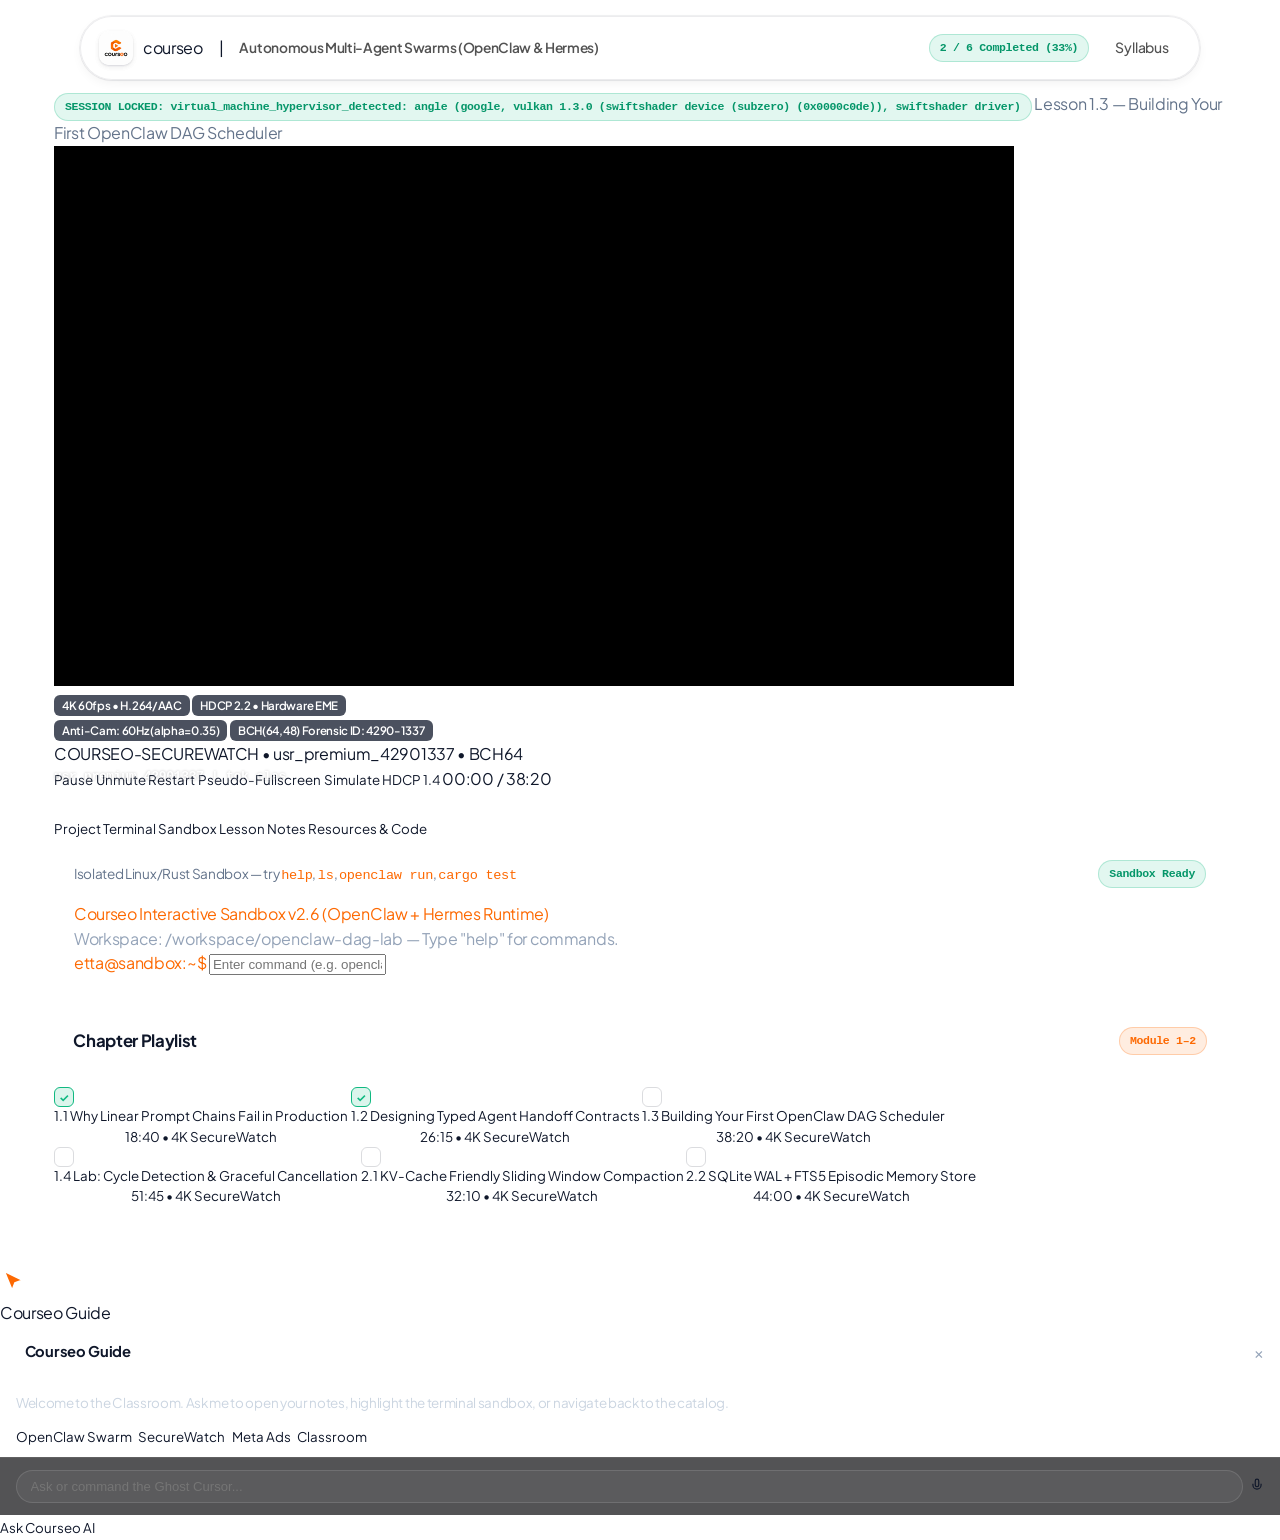
==== commit 61a37fb9: "feat(design): implement Jiro JobHunt visual architecture in Courseo brand theme via Gemini 4 Neon" ====
--- a/web/classroom.html
+++ b/web/classroom.html
@@ -182,12 +182,12 @@
     function renderPlaylist() {
       playlistEl.innerHTML = LESSONS.map(l => `
         <button class="playlist-item ${l.id === activeLessonId ? 'active' : ''}" data-lesson-id="${l.id}" type="button">
-          <span style="width:20px; height:20px; border-radius:6px; border:1px solid ${l.done ? '#10B981' : 'rgba(255,255,255,0.2)'}; background:${l.done ? 'rgba(16,185,129,0.2)' : 'transparent'}; display:grid; place-items:center; flex-shrink:0; margin-top:2px; color:#10B981; font-size:0.72rem;">
+          <span style="width:20px; height:20px; border-radius:6px; border:1px solid ${l.done ? '#10B981' : 'rgba(15,23,42,0.15)'}; background:${l.done ? 'rgba(16,185,129,0.15)' : 'transparent'}; display:grid; place-items:center; flex-shrink:0; margin-top:2px; color:#10B981; font-size:0.72rem; font-weight:700;">
             ${l.done ? '✓' : ''}
           </span>
           <span style="display:flex; flex-direction:column; gap:0.2rem;">
-            <span style="font-size:0.86rem; font-weight:600; color:${l.id === activeLessonId ? '#FFFFFF' : '#CBD5E1'};">${l.title}</span>
-            <span style="font-family:var(--font-mono); font-size:0.72rem; color:#94A3B8;">${l.duration} • 4K SecureWatch</span>
+            <span class="playlist-title">${l.title}</span>
+            <span class="playlist-meta">${l.duration} • 4K SecureWatch</span>
           </span>
         </button>
       `).join('');
--- a/web/courseo.css
+++ b/web/courseo.css
@@ -1,105 +1,91 @@
 /* ==========================================================================
-   COURSEO DESIGN SYSTEM v1.0 (DESIGN-COURSEO-2026-001)
-   Obsidian Glassmorphism + Radiant Tangerine (#FD6902) + CSS view-timeline
+   Courseo — JobHunt Template Redesign Tokens & Architecture
    ========================================================================== */
 
 :root {
-  /* Surface Layers */
-  --bg-deep-obsidian: #0A0B0E;
-  --bg-surface-base: #101218;
-  --bg-card-solid: #14161C;
-  --bg-card-glass: rgba(20, 22, 28, 0.72);
-  --bg-card-elevated: rgba(28, 30, 38, 0.86);
-  --bg-nav-glass: rgba(14, 16, 22, 0.82);
-
-  /* Brand Radiant Accents */
-  --accent-orange: #FD6902;
-  --accent-orange-hover: #FF8533;
-  --accent-orange-glow: rgba(253, 105, 2, 0.35);
-  --accent-orange-subtle: rgba(253, 105, 2, 0.12);
-  --accent-orange-ambient: rgba(253, 105, 2, 0.07);
-
-  /* Semantic Colors */
-  --text-primary: #FFFFFF;
-  --text-secondary: #CBD5E1;
-  --text-muted: #94A3B8;
-  --text-dim: #64748B;
-  --status-emerald: #10B981;
-  --status-emerald-bg: rgba(16, 185, 129, 0.12);
-  --status-amber: #F59E0B;
-  --status-danger: #EF4444;
-
-  /* Strokes & Specular Highlights */
-  --border-glass: rgba(255, 255, 255, 0.08);
-  --border-glass-strong: rgba(255, 255, 255, 0.14);
-  --border-glass-glow: rgba(253, 105, 2, 0.42);
-  --specular-highlight: inset 0 1px 0 rgba(255, 255, 255, 0.12);
-
-  /* Depth Shadows */
-  --shadow-bento: 0 20px 50px rgba(0, 0, 0, 0.65), var(--specular-highlight);
-  --shadow-card: 0 12px 32px rgba(0, 0, 0, 0.45), var(--specular-highlight);
-  --shadow-glow: 0 0 35px var(--accent-orange-glow);
-  --shadow-glow-sm: 0 0 18px rgba(253, 105, 2, 0.28);
+  /* Brand Identity & Accent Tokens */
+  --brand-orange: #FD6902;
+  --brand-orange-hover: #FF7A1A;
+  --brand-orange-bright: #FF8A00;
+  --brand-orange-tint: rgba(253, 105, 2, 0.12);
+  --brand-orange-border: rgba(253, 105, 2, 0.24);
+
+  /* Base Surfaces */
+  --surface-white: #FFFFFF;
+  --surface-snow: #F8FAFC;
+  --surface-card: #F7F7F7;
+  --surface-glass: rgba(255, 255, 255, 0.86);
+
+  /* Text & Strokes */
+  --text-primary: #0F172A;
+  --text-secondary: #525252;
+  --text-muted: #64748B;
+  --border-subtle: #EBEBEB;
+  --border-slate: rgba(15, 23, 42, 0.08);
+  --border-strong: rgba(15, 23, 42, 0.14);
+
+  /* Radii */
+  --radius-pill: 9999px;
+  --radius-hero: 32px;
+  --radius-frame: 28px;
+  --radius-card: 24px;
+  --radius-squircle: 12px;
+
+  /* Signature Multi-Stop Shadows */
+  --shadow-signature:
+    0 0 0 1px rgba(15, 23, 42, 0.06),
+    0 1px 2px rgba(15, 23, 42, 0.04),
+    0 4px 12px -2px rgba(15, 23, 42, 0.06);
+  --shadow-card-xl:
+    0 0 0 1px rgba(15, 23, 42, 0.05),
+    0 12px 28px -6px rgba(15, 23, 42, 0.12),
+    0 24px 48px -12px rgba(15, 23, 42, 0.14);
+  --shadow-squircle:
+    0 1px 2px rgba(15, 23, 42, 0.06),
+    0 2px 6px rgba(15, 23, 42, 0.04);
+  --shadow-orange-glow:
+    0 6px 20px -4px rgba(253, 105, 2, 0.42);
 
   /* Typography */
-  --font-display: 'Plus Jakarta Sans', -apple-system, BlinkMacSystemFont, sans-serif;
-  --font-body: 'Inter', -apple-system, BlinkMacSystemFont, sans-serif;
-  --font-mono: 'JetBrains Mono', ui-monospace, SFMono-Regular, monospace;
-
-  /* Type Scale */
-  --text-hero: clamp(2.5rem, 5.5vw, 4.35rem);
-  --text-h1: clamp(2rem, 4vw, 3.1rem);
-  --text-h2: clamp(1.5rem, 3vw, 2.35rem);
-  --text-h3: 1.25rem;
-  --text-body: 1rem;
-  --text-sm: 0.875rem;
-  --text-xs: 0.75rem;
-
-  /* Radii & Spacing */
-  --radius-sm: 8px;
-  --radius-md: 14px;
-  --radius-lg: 20px;
-  --radius-xl: 24px;
-  --radius-pill: 9999px;
-  --container-max: 1280px;
-  --ease-out-expo: cubic-bezier(0.16, 1, 0.3, 1);
-  --ease-tactile: cubic-bezier(0.22, 1, 0.36, 1);
-}
-
-/* Reset & Base */
-*, *::before, *::after {
+  --font-sans: "Plus Jakarta Sans", "Inter", -apple-system, BlinkMacSystemFont, "Segoe UI", Roboto, sans-serif;
+  --tracking-tight: -0.02em;
+  --tracking-display: -0.03em;
+
+  /* Layout */
+  --container-max: 1220px;
+  --transition-fast: 180ms cubic-bezier(0.2, 0.8, 0.2, 1);
+  --transition-smooth: 320ms cubic-bezier(0.16, 1, 0.3, 1);
+}
+
+/* ==========================================================================
+   Reset & Base
+   ========================================================================== */
+
+*,
+*::before,
+*::after {
   box-sizing: border-box;
-  margin: 0;
-  padding: 0;
 }
 
 html {
-  background-color: var(--bg-deep-obsidian);
-  color: var(--text-primary);
-  font-family: var(--font-body);
-  font-size: 16px;
-  line-height: 1.6;
+  scroll-behavior: smooth;
   -webkit-font-smoothing: antialiased;
   -moz-osx-font-smoothing: grayscale;
-  scroll-behavior: smooth;
-}
-
-html.lenis, html.lenis body {
-  height: auto;
-}
-
-.lenis.lenis-smooth {
-  scroll-behavior: auto !important;
 }
 
 body {
-  background:
-    radial-gradient(ellipse 80% 50% at 50% -10%, rgba(253, 105, 2, 0.11), transparent 60%),
-    radial-gradient(ellipse 60% 40% at 85% 35%, rgba(253, 105, 2, 0.05), transparent 65%),
-    var(--bg-deep-obsidian);
-  color: var(--text-primary);
-  min-height: 100vh;
+  margin: 0;
+  font-family: var(--font-sans);
+  background-color: var(--surface-white);
+  color: var(--text-primary);
+  letter-spacing: var(--tracking-tight);
+  line-height: 1.55;
   overflow-x: hidden;
+}
+
+img {
+  display: block;
+  max-width: 100%;
 }
 
 a {
@@ -107,809 +93,1432 @@
   text-decoration: none;
 }
 
-img, svg {
-  display: block;
-}
-
-button, input, select, textarea {
+button {
   font-family: inherit;
+  cursor: pointer;
+  border: none;
+  background: none;
+  padding: 0;
   color: inherit;
 }
 
-/* Container & Layout Utilities */
 .container {
   width: 100%;
   max-width: var(--container-max);
-  margin-inline: auto;
-  padding-inline: clamp(1rem, 3vw, 2rem);
-}
-
-.section {
-  padding-block: clamp(4rem, 8vw, 7rem);
-  position: relative;
-}
-
-.section-header {
-  max-width: 720px;
-  margin-bottom: clamp(2.25rem, 4vw, 3.5rem);
-}
-
-.section-eyebrow {
+  margin: 0 auto;
+  padding: 0 24px;
+}
+
+.section-block {
+  padding: 88px 0;
+}
+
+.section-block--tinted {
+  background-color: var(--surface-snow);
+  border-top: 1px solid var(--border-slate);
+  border-bottom: 1px solid var(--border-slate);
+}
+
+/* ==========================================================================
+   Shared Pills, Badges & Buttons
+   ========================================================================== */
+
+.eyebrow-pill {
   display: inline-flex;
   align-items: center;
-  gap: 0.5rem;
-  font-family: var(--font-mono);
-  font-size: var(--text-xs);
+  gap: 8px;
+  padding: 6px 14px;
+  border-radius: var(--radius-pill);
+  background: var(--brand-orange-tint);
+  border: 1px solid var(--brand-orange-border);
+  color: var(--brand-orange);
+  font-size: 0.8125rem;
   font-weight: 600;
-  letter-spacing: 0.08em;
-  text-transform: uppercase;
-  color: var(--accent-orange);
-  background: var(--accent-orange-subtle);
-  border: 1px solid rgba(253, 105, 2, 0.25);
-  padding: 0.35rem 0.85rem;
-  border-radius: var(--radius-pill);
-  margin-bottom: 1rem;
-}
-
-.section-title {
-  font-family: var(--font-display);
-  font-size: var(--text-h1);
-  font-weight: 700;
-  line-height: 1.12;
-  letter-spacing: -0.03em;
-  margin-bottom: 0.85rem;
-}
-
-.section-subtitle {
-  color: var(--text-muted);
-  font-size: 1.05rem;
-  line-height: 1.65;
+  letter-spacing: -0.01em;
+}
+
+.eyebrow-pill--neutral {
+  background: var(--surface-card);
+  border-color: var(--border-subtle);
+  color: var(--text-secondary);
+}
+
+.btn {
+  display: inline-flex;
+  align-items: center;
+  justify-content: center;
+  gap: 8px;
+  border-radius: var(--radius-pill);
+  font-weight: 600;
+  font-size: 0.9375rem;
+  letter-spacing: -0.01em;
+  transition: transform var(--transition-fast), background-color var(--transition-fast), box-shadow var(--transition-fast), border-color var(--transition-fast);
+  white-space: nowrap;
+}
+
+.btn--primary,
+.btn-primary {
+  background-color: var(--brand-orange);
+  color: var(--surface-white);
+  padding: 13px 24px;
+  box-shadow: var(--shadow-orange-glow);
+}
+
+.btn--primary:hover,
+.btn-primary:hover {
+  background-color: var(--brand-orange-hover);
+  transform: translateY(-1px);
+  box-shadow: 0 10px 24px -6px rgba(253, 105, 2, 0.5);
+}
+
+.btn--primary:active,
+.btn-primary:active {
+  transform: translateY(0);
+}
+
+.btn--outline,
+.btn-outline {
+  background-color: var(--surface-white);
+  color: var(--text-primary);
+  padding: 13px 24px;
+  border: 1px solid var(--border-strong);
+  box-shadow: var(--shadow-signature);
+}
+
+.btn--outline:hover,
+.btn-outline:hover {
+  border-color: var(--text-primary);
+  background-color: var(--surface-snow);
+  transform: translateY(-1px);
+}
+
+.btn--ghost,
+.btn-ghost {
+  padding: 9px 16px;
+  color: var(--text-secondary);
+  font-size: 0.875rem;
+  font-weight: 500;
+}
+
+.btn--ghost:hover,
+.btn-ghost:hover {
+  color: var(--text-primary);
+  background-color: var(--surface-card);
+}
+
+.btn--sm,
+.btn-sm {
+  padding: 9px 18px;
+  font-size: 0.875rem;
+}
+
+.btn--full,
+.btn-full {
+  width: 100%;
+  padding: 15px 24px;
 }
 
 /* ==========================================================================
-   CSS VIEW-TIMELINE & SCROLL REVEAL ANIMATIONS
+   1. Floating Porcelain Glass Pill Navbar
    ========================================================================== */
 
-@keyframes courseoFadeUp {
-  from {
-    opacity: 0;
-    transform: translateY(28px);
-  }
-  to {
-    opacity: 1;
-    transform: translateY(0);
-  }
-}
-
-@keyframes courseoStaggerIn {
-  from {
-    opacity: 0;
-    transform: translateY(22px) scale(0.98);
-  }
-  to {
-    opacity: 1;
-    transform: translateY(0) scale(1);
-  }
-}
-
-@keyframes courseoGlowPulse {
-  0%, 100% {
-    box-shadow: 0 0 22px rgba(253, 105, 2, 0.24), var(--specular-highlight);
-  }
-  50% {
-    box-shadow: 0 0 42px rgba(253, 105, 2, 0.5), var(--specular-highlight);
-  }
-}
-
-@keyframes courseoSplitReveal {
-  from {
-    opacity: 0;
-    transform: translateY(105%);
-  }
-  to {
-    opacity: 1;
-    transform: translateY(0);
-  }
-}
-
-@keyframes waveBounce {
-  0%, 100% { transform: scaleY(0.35); }
-  50% { transform: scaleY(1); }
-}
-
-.split-line {
-  display: inline-block;
-  overflow: hidden;
-  vertical-align: bottom;
-}
-
-.split-line > span {
-  display: inline-block;
-  animation: courseoSplitReveal 0.85s var(--ease-out-expo) both;
-}
-
-.split-line:nth-child(2) > span { animation-delay: 0.1s; }
-.split-line:nth-child(3) > span { animation-delay: 0.2s; }
-
-.glow-pulse {
-  animation: courseoGlowPulse 3.6s ease-in-out infinite;
-}
-
-/* Native CSS Scroll-Driven Animations with Progressive Fallback */
-@supports (animation-timeline: view()) {
-  .fade-up {
-    animation: courseoFadeUp linear both;
-    animation-timeline: view();
-    animation-range: entry 5% cover 28%;
-  }
-
-  .stagger-in {
-    animation: courseoStaggerIn linear both;
-    animation-timeline: view();
-    animation-range: entry 0% cover 26%;
-  }
-}
-
-@supports not (animation-timeline: view()) {
-  .fade-up,
-  .stagger-in {
-    opacity: 0;
-    transform: translateY(24px);
-    transition: opacity 0.65s var(--ease-out-expo), transform 0.65s var(--ease-out-expo);
-  }
-
-  .fade-up.is-visible,
-  .stagger-in.is-visible {
-    opacity: 1;
-    transform: translateY(0);
-  }
-}
-
-@media (prefers-reduced-motion: reduce) {
-  .fade-up, .stagger-in, .split-line > span, .glow-pulse {
-    animation: none !important;
-    opacity: 1 !important;
-    transform: none !important;
-  }
-}
-
-/* ==========================================================================
-   FLOATING GLASS NAVIGATION PILL
-   ========================================================================== */
-
+.navbar-wrap,
 .nav-shell {
   position: sticky;
   top: 16px;
-  z-index: 100;
-  padding-inline: clamp(0.75rem, 2.5vw, 1.5rem);
-  margin-top: 16px;
-}
-
+  z-index: 60;
+  padding: 0 20px;
+}
+
+.navbar-pill,
 .nav-pill {
-  max-width: var(--container-max);
-  margin-inline: auto;
+  max-width: 1120px;
+  margin: 0 auto;
+  height: 64px;
+  padding: 0 12px 0 18px;
+  border-radius: var(--radius-pill);
+  background: var(--surface-glass);
+  backdrop-filter: blur(18px);
+  -webkit-backdrop-filter: blur(18px);
+  border: 1px solid var(--border-slate);
+  box-shadow: var(--shadow-signature);
   display: flex;
   align-items: center;
   justify-content: space-between;
-  gap: 1.25rem;
-  padding: 0.65rem 1rem 0.65rem 1.2rem;
-  background: var(--bg-nav-glass);
-  backdrop-filter: blur(24px);
-  -webkit-backdrop-filter: blur(24px);
-  border: 1px solid var(--border-glass);
-  border-radius: var(--radius-pill);
-  box-shadow: 0 12px 40px rgba(0, 0, 0, 0.55), var(--specular-highlight);
+  gap: 16px;
 }
 
 .brand-lockup {
   display: inline-flex;
   align-items: center;
-  gap: 0.65rem;
-  flex-shrink: 0;
-}
-
+  gap: 10px;
+  text-decoration: none;
+}
+
+.brand-logo-img,
+.brand-mark img,
 .brand-mark {
   width: 34px;
   height: 34px;
   border-radius: 10px;
-  overflow: hidden;
-  display: grid;
-  place-items: center;
-  background: linear-gradient(135deg, #FD6902, #B84200);
-  box-shadow: 0 0 16px rgba(253, 105, 2, 0.35);
-}
-
-.brand-mark img {
-  width: 100%;
-  height: 100%;
   object-fit: cover;
+  box-shadow: var(--shadow-squircle);
+  display: block;
+}
+  box-shadow: var(--shadow-squircle);
 }
 
 .brand-wordmark {
-  font-family: var(--font-display);
   font-size: 1.25rem;
   font-weight: 800;
   letter-spacing: -0.03em;
-  color: var(--text-primary);
-}
-
-.brand-wordmark span {
-  color: var(--accent-orange);
+  line-height: 1;
+}
+
+.brand-wordmark__primary {
+  color: var(--text-primary);
+}
+
+.brand-wordmark__accent {
+  color: var(--brand-orange);
 }
 
 .nav-links {
   display: flex;
   align-items: center;
-  gap: 1.75rem;
+  gap: 6px;
+}
+
+.nav-links a {
+  padding: 8px 14px;
+  border-radius: var(--radius-pill);
+  font-size: 0.875rem;
+  font-weight: 500;
+  color: var(--text-secondary);
+  transition: color var(--transition-fast), background-color var(--transition-fast);
+}
+
+.nav-links a:hover {
+  color: var(--text-primary);
+  background-color: var(--surface-card);
+}
+
+.nav-actions {
+  display: flex;
+  align-items: center;
+  gap: 8px;
+}
+
+.cmd-trigger {
+  display: inline-flex;
+  align-items: center;
+  gap: 10px;
+  height: 38px;
+  padding: 0 12px 0 14px;
+  border-radius: var(--radius-pill);
+  background: var(--surface-snow);
+  border: 1px solid var(--border-subtle);
+  color: var(--text-muted);
+  font-size: 0.8125rem;
+  font-weight: 500;
+  transition: border-color var(--transition-fast), color var(--transition-fast);
+}
+
+.cmd-trigger:hover {
+  border-color: var(--border-strong);
+  color: var(--text-primary);
+}
+
+.cmd-kbd {
+  display: inline-flex;
+  align-items: center;
+  padding: 2px 7px;
+  border-radius: 6px;
+  background: var(--surface-white);
+  border: 1px solid var(--border-subtle);
+  font-size: 0.75rem;
+  font-weight: 600;
+  color: var(--text-primary);
+}
+
+/* ==========================================================================
+   2. Split-Screen Hero (50/50 Layout - jobhunt-hero)
+   ========================================================================== */
+
+.jobhunt-hero {
+  padding: 56px 0 72px;
+}
+
+.jobhunt-hero__grid {
+  display: grid;
+  grid-template-columns: minmax(0, 1fr) minmax(0, 1fr);
+  gap: 48px;
+  align-items: center;
+}
+
+.jobhunt-hero__left {
+  display: flex;
+  flex-direction: column;
+  align-items: flex-start;
+  gap: 22px;
+}
+
+.jobhunt-hero__title {
+  margin: 0;
+  font-size: clamp(2.35rem, 4.3vw, 3.5rem);
+  font-weight: 800;
+  line-height: 1.07;
+  letter-spacing: var(--tracking-display);
+  color: var(--text-primary);
+}
+
+.jobhunt-hero__subtitle {
+  margin: 0;
+  font-size: 1.0625rem;
+  line-height: 1.6;
+  color: var(--text-secondary);
+  max-width: 520px;
+}
+
+.hero-checklist {
   list-style: none;
-}
-
-.nav-links a {
-  font-size: var(--text-sm);
+  margin: 0;
+  padding: 0;
+  display: grid;
+  grid-template-columns: repeat(2, minmax(0, max-content));
+  gap: 10px 24px;
+}
+
+.hero-checklist li {
+  display: inline-flex;
+  align-items: center;
+  gap: 9px;
+  font-size: 0.9375rem;
   font-weight: 500;
-  color: var(--text-muted);
+  color: var(--text-primary);
+}
+
+.check-dot {
+  width: 20px;
+  height: 20px;
+  border-radius: var(--radius-pill);
+  background: var(--brand-orange-tint);
+  color: var(--brand-orange);
+  display: inline-flex;
+  align-items: center;
+  justify-content: center;
+  font-size: 0.75rem;
+  font-weight: 800;
+  flex-shrink: 0;
+}
+
+.hero-cta-row {
+  display: flex;
+  flex-wrap: wrap;
+  align-items: center;
+  gap: 12px;
+  margin-top: 4px;
+}
+
+.social-proof {
+  display: flex;
+  align-items: center;
+  gap: 14px;
+  margin-top: 4px;
+}
+
+.avatar-stack {
+  display: flex;
+  align-items: center;
+}
+
+.avatar-stack__item {
+  width: 34px;
+  height: 34px;
+  border-radius: var(--radius-pill);
+  border: 2px solid var(--surface-white);
+  margin-left: -10px;
+  display: inline-flex;
+  align-items: center;
+  justify-content: center;
+  font-size: 0.72rem;
+  font-weight: 700;
+  color: var(--surface-white);
+  box-shadow: var(--shadow-squircle);
+}
+
+.avatar-stack__item:first-child {
+  margin-left: 0;
+}
+
+.social-proof__text {
+  font-size: 0.875rem;
+  color: var(--text-secondary);
+  font-weight: 500;
+}
+
+.social-proof__star {
+  color: var(--brand-orange);
+  font-weight: 700;
+}
+
+/* Right Column — Signature JobHunt 3D Tilted Card */
+.hero-stage {
   position: relative;
-  padding-block: 0.35rem;
-  transition: color 0.18s ease;
-}
-
-.nav-links a::after {
+  background-color: var(--surface-card);
+  border: 1px solid var(--border-subtle);
+  border-radius: var(--radius-hero);
+  padding: 36px 32px;
+  box-shadow: var(--shadow-signature);
+  overflow: hidden;
+}
+
+.hero-stage::before {
   content: "";
   position: absolute;
-  left: 0;
-  right: 0;
-  bottom: 0;
-  height: 2px;
-  background: var(--accent-orange);
-  border-radius: 2px;
-  transform: scaleX(0);
-  transform-origin: center;
-  transition: transform 0.22s var(--ease-tactile);
-}
-
-.nav-links a:hover,
-.nav-links a.active {
-  color: var(--text-primary);
-}
-
-.nav-links a:hover::after,
-.nav-links a.active::after {
-  transform: scaleX(1);
-}
-
-.nav-actions {
-  display: flex;
-  align-items: center;
-  gap: 0.75rem;
-}
-
-.search-trigger {
+  inset: 0;
+  background-image: radial-gradient(rgba(15, 23, 42, 0.06) 1px, transparent 1px);
+  background-size: 20px 20px;
+  pointer-events: none;
+}
+
+.tilt-wrapper {
+  position: relative;
+  z-index: 2;
+  padding: 16px 8px 8px;
+}
+
+.tilt-backdrop {
+  position: absolute;
+  inset: 20px 10px 8px 10px;
+  border-radius: var(--radius-card);
+  background: linear-gradient(135deg, var(--brand-orange) 0%, var(--brand-orange-bright) 100%);
+  transform: rotate(-3deg);
+  box-shadow: var(--shadow-orange-glow);
+  transition: transform var(--transition-smooth);
+}
+
+.hero-stage:hover .tilt-backdrop {
+  transform: rotate(-4.2deg) scale(1.01);
+}
+
+.match-card {
+  position: relative;
+  background-color: var(--surface-white);
+  border-radius: var(--radius-card);
+  padding: 24px;
+  box-shadow: var(--shadow-card-xl);
+  border: 1px solid var(--border-slate);
+}
+
+.match-floating-badge {
+  position: absolute;
+  top: -15px;
+  right: 22px;
   display: inline-flex;
   align-items: center;
-  gap: 0.6rem;
-  padding: 0.48rem 0.85rem;
-  background: rgba(255, 255, 255, 0.04);
-  border: 1px solid var(--border-glass);
-  border-radius: var(--radius-pill);
+  gap: 6px;
+  padding: 6px 14px;
+  border-radius: var(--radius-pill);
+  background: var(--text-primary);
+  color: var(--surface-white);
+  font-size: 0.8125rem;
+  font-weight: 700;
+  box-shadow: 0 8px 20px -4px rgba(15, 23, 42, 0.28);
+}
+
+.match-floating-badge__dot {
+  width: 8px;
+  height: 8px;
+  border-radius: var(--radius-pill);
+  background: var(--brand-orange);
+}
+
+.match-card__header {
+  display: flex;
+  align-items: flex-start;
+  justify-content: space-between;
+  gap: 12px;
+  margin-bottom: 20px;
+  padding-top: 4px;
+}
+
+.match-card__eyebrow {
+  font-size: 0.75rem;
+  font-weight: 600;
+  text-transform: uppercase;
+  letter-spacing: 0.04em;
   color: var(--text-muted);
-  font-size: var(--text-xs);
-  cursor: pointer;
-  transition: border-color 0.18s ease, background 0.18s ease, color 0.18s ease;
-}
-
-.search-trigger:hover {
-  background: rgba(255, 255, 255, 0.08);
-  border-color: var(--border-glass-strong);
-  color: var(--text-primary);
-}
-
-.kbd-pill {
-  font-family: var(--font-mono);
-  font-size: 0.68rem;
-  padding: 0.12rem 0.42rem;
-  border-radius: 5px;
-  background: rgba(255, 255, 255, 0.07);
-  border: 1px solid rgba(255, 255, 255, 0.12);
-  color: var(--text-secondary);
+  margin-bottom: 4px;
+}
+
+.match-card__role {
+  margin: 0;
+  font-size: 1.0625rem;
+  font-weight: 700;
+  color: var(--text-primary);
+  line-height: 1.3;
+}
+
+.cohort-chip {
+  flex-shrink: 0;
+  padding: 5px 11px;
+  border-radius: var(--radius-pill);
+  background: var(--brand-orange-tint);
+  color: var(--brand-orange);
+  font-size: 0.75rem;
+  font-weight: 700;
+}
+
+/* Circular Percentage Dials (dial-gauge SVG) */
+.dial-grid {
+  display: grid;
+  grid-template-columns: repeat(3, minmax(0, 1fr));
+  gap: 12px;
+  padding: 16px 0;
+  border-top: 1px solid var(--border-subtle);
+  border-bottom: 1px solid var(--border-subtle);
+}
+
+.dial-item {
+  display: flex;
+  flex-direction: column;
+  align-items: center;
+  text-align: center;
+  gap: 8px;
+}
+
+.dial-gauge {
+  position: relative;
+  width: 76px;
+  height: 76px;
+  display: grid;
+  place-items: center;
+}
+
+.dial-gauge svg {
+  width: 76px;
+  height: 76px;
+  transform: rotate(-90deg);
+}
+
+.dial-gauge__track {
+  fill: none;
+  stroke: var(--border-subtle);
+  stroke-width: 6;
+}
+
+.dial-gauge__progress {
+  fill: none;
+  stroke: var(--brand-orange);
+  stroke-width: 6;
+  stroke-linecap: round;
+  stroke-dasharray: 201.06;
+  transition: stroke-dashoffset 800ms cubic-bezier(0.16, 1, 0.3, 1);
+}
+
+.dial-gauge__value {
+  position: absolute;
+  font-size: 0.9375rem;
+  font-weight: 800;
+  color: var(--text-primary);
+  letter-spacing: -0.02em;
+}
+
+.dial-item__label {
+  font-size: 0.75rem;
+  font-weight: 600;
+  color: var(--text-secondary);
+  line-height: 1.25;
+}
+
+.match-skills {
+  margin-top: 18px;
+}
+
+.match-skills__title {
+  font-size: 0.75rem;
+  font-weight: 700;
+  color: var(--text-muted);
+  text-transform: uppercase;
+  letter-spacing: 0.04em;
+  margin-bottom: 10px;
+}
+
+.skill-pills {
+  display: flex;
+  flex-wrap: wrap;
+  gap: 8px;
+}
+
+.skill-pill {
+  display: inline-flex;
+  align-items: center;
+  padding: 6px 12px;
+  border-radius: var(--radius-pill);
+  background: var(--surface-snow);
+  border: 1px solid var(--border-subtle);
+  font-size: 0.78rem;
+  font-weight: 600;
+  color: var(--text-primary);
 }
 
 /* ==========================================================================
-   BUTTONS & BADGES
+   3. Partner Marquee
    ========================================================================== */
 
-.btn {
+.marquee-section {
+  padding: 28px 0 40px;
+  border-top: 1px solid var(--border-slate);
+  border-bottom: 1px solid var(--border-slate);
+  background: var(--surface-white);
+  overflow: hidden;
+}
+
+.marquee-label {
+  text-align: center;
+  font-size: 0.8125rem;
+  font-weight: 600;
+  color: var(--text-muted);
+  margin: 0 0 20px;
+  letter-spacing: 0.01em;
+}
+
+.marquee-viewport {
+  position: relative;
+  overflow: hidden;
+  mask-image: linear-gradient(to right, transparent, #000 10%, #000 90%, transparent);
+  -webkit-mask-image: linear-gradient(to right, transparent, #000 10%, #000 90%, transparent);
+}
+
+.marquee-track {
+  display: flex;
+  align-items: center;
+  gap: 56px;
+  width: max-content;
+  animation: courseo-marquee 28s linear infinite;
+}
+
+.marquee-track:hover {
+  animation-play-state: paused;
+}
+
+.partner-item {
+  font-size: 1.25rem;
+  font-weight: 800;
+  letter-spacing: -0.03em;
+  color: #94A3B8;
+  filter: grayscale(100%);
+  opacity: 0.78;
+  transition: color var(--transition-fast), opacity var(--transition-fast), filter var(--transition-fast), transform var(--transition-fast);
+  user-select: none;
+}
+
+.partner-item:hover {
+  color: var(--text-primary);
+  filter: grayscale(0%);
+  opacity: 1;
+  transform: translateY(-1px);
+}
+
+@keyframes courseo-marquee {
+  from {
+    transform: translateX(0);
+  }
+  to {
+    transform: translateX(-50%);
+  }
+}
+
+/* ==========================================================================
+   Section Headers
+   ========================================================================== */
+
+.section-header {
+  max-width: 680px;
+  margin-bottom: 44px;
+}
+
+.section-header--center {
+  margin-left: auto;
+  margin-right: auto;
+  text-align: center;
+}
+
+.section-title {
+  margin: 14px 0 12px;
+  font-size: clamp(1.85rem, 3.2vw, 2.65rem);
+  font-weight: 800;
+  line-height: 1.12;
+  letter-spacing: var(--tracking-display);
+  color: var(--text-primary);
+}
+
+.section-desc {
+  margin: 0;
+  font-size: 1.025rem;
+  color: var(--text-secondary);
+}
+
+/* ==========================================================================
+   4. Features Bento Grid (5-Card Layout - bento-jobhunt)
+   ========================================================================== */
+
+.bento-jobhunt {
+  display: grid;
+  grid-template-columns: repeat(3, minmax(0, 1fr));
+  grid-template-rows: auto auto;
+  gap: 20px;
+}
+
+.bento-card {
+  background-color: var(--surface-card);
+  border: 1px solid var(--border-subtle);
+  border-radius: var(--radius-card);
+  padding: 28px;
+  display: flex;
+  flex-direction: column;
+  justify-content: space-between;
+  gap: 20px;
+  box-shadow: var(--shadow-signature);
+  transition: transform var(--transition-smooth), border-color var(--transition-fast), background-color var(--transition-fast);
+}
+
+.bento-card:hover {
+  transform: translateY(-3px);
+  border-color: var(--brand-orange-border);
+  background-color: var(--surface-white);
+}
+
+.bento-card--tall {
+  grid-column: 2;
+  grid-row: 1 / span 2;
+  background: linear-gradient(180deg, #FFF7F2 0%, var(--surface-card) 100%);
+  border-color: var(--brand-orange-border);
+}
+
+.bento-icon-badge {
+  width: 44px;
+  height: 44px;
+  border-radius: var(--radius-squircle);
+  background: var(--surface-white);
+  border: 1px solid var(--border-slate);
+  box-shadow: var(--shadow-squircle);
   display: inline-flex;
   align-items: center;
   justify-content: center;
-  gap: 0.5rem;
-  padding: 0.68rem 1.35rem;
-  border-radius: var(--radius-pill);
-  font-size: var(--text-sm);
+  color: var(--brand-orange);
+}
+
+.bento-card__title {
+  margin: 0 0 8px;
+  font-size: 1.2rem;
+  font-weight: 700;
+  letter-spacing: -0.02em;
+  color: var(--text-primary);
+}
+
+.bento-card__text {
+  margin: 0;
+  font-size: 0.9375rem;
+  color: var(--text-secondary);
+  line-height: 1.55;
+}
+
+.bento-tall-preview {
+  margin-top: 12px;
+  padding: 18px;
+  border-radius: 18px;
+  background: var(--surface-white);
+  border: 1px solid var(--border-subtle);
+  box-shadow: var(--shadow-signature);
+  display: flex;
+  flex-direction: column;
+  gap: 12px;
+}
+
+.preview-pipeline-row {
+  display: flex;
+  align-items: center;
+  justify-content: space-between;
+  font-size: 0.8125rem;
   font-weight: 600;
-  border: 1px solid transparent;
-  cursor: pointer;
-  transition: transform 0.15s var(--ease-tactile), box-shadow 0.15s ease, background 0.15s ease, border-color 0.15s ease;
-  white-space: nowrap;
-}
-
-.btn:active {
-  transform: translateY(1px) scale(0.99);
-}
-
-.btn-primary {
-  background: linear-gradient(135deg, var(--accent-orange) 0%, #E65400 100%);
-  color: #FFFFFF;
-  box-shadow: 0 6px 22px rgba(253, 105, 2, 0.34), inset 0 1px 0 rgba(255, 255, 255, 0.28);
-}
-
-.btn-primary:hover {
-  background: linear-gradient(135deg, var(--accent-orange-hover) 0%, var(--accent-orange) 100%);
-  box-shadow: 0 0 30px rgba(253, 105, 2, 0.55), inset 0 1px 0 rgba(255, 255, 255, 0.35);
-  transform: translateY(-1px);
-}
-
-.btn-ghost {
-  background: rgba(255, 255, 255, 0.04);
-  border-color: var(--border-glass-strong);
-  color: var(--text-primary);
-  backdrop-filter: blur(12px);
-}
-
-.btn-ghost:hover {
-  background: rgba(255, 255, 255, 0.09);
-  border-color: rgba(253, 105, 2, 0.45);
-}
-
-.btn-sm {
-  padding: 0.48rem 1rem;
-  font-size: var(--text-xs);
-}
-
-.btn-lg {
-  padding: 0.9rem 1.75rem;
-  font-size: 0.95rem;
-}
-
-.badge {
+  padding: 9px 12px;
+  border-radius: 10px;
+  background: var(--surface-snow);
+  border: 1px solid var(--border-subtle);
+}
+
+.preview-pipeline-tag {
+  color: var(--brand-orange);
+  font-weight: 700;
+}
+
+.bento-card__meta {
   display: inline-flex;
   align-items: center;
-  gap: 0.38rem;
-  padding: 0.26rem 0.7rem;
-  border-radius: var(--radius-pill);
-  font-size: 0.72rem;
+  gap: 8px;
+  font-size: 0.8125rem;
   font-weight: 600;
-  letter-spacing: 0.02em;
-  border: 1px solid var(--border-glass);
-  background: rgba(255, 255, 255, 0.05);
-  color: var(--text-secondary);
-}
-
-.badge-orange {
-  background: var(--accent-orange-subtle);
-  border-color: rgba(253, 105, 2, 0.32);
-  color: #FFA05C;
-}
-
-.badge-emerald {
-  background: var(--status-emerald-bg);
-  border-color: rgba(16, 185, 129, 0.35);
-  color: #34D399;
-}
-
-.badge-mono {
-  font-family: var(--font-mono);
-  font-size: 0.7rem;
-}
-
-.pulse-dot {
-  width: 7px;
-  height: 7px;
-  border-radius: 50%;
-  background: var(--status-emerald);
-  box-shadow: 0 0 10px var(--status-emerald);
+  color: var(--text-muted);
 }
 
 /* ==========================================================================
-   GLASS CARDS & SURFACES
+   5. Status & Metrics (Horizontal Rows - stat-row)
    ========================================================================== */
 
-.glass-card {
-  background: var(--bg-card-glass);
-  backdrop-filter: blur(24px);
-  -webkit-backdrop-filter: blur(24px);
-  border: 1px solid var(--border-glass);
-  border-radius: var(--radius-lg);
-  box-shadow: var(--shadow-card);
-  transition: border-color 0.22s ease, transform 0.25s var(--ease-tactile), box-shadow 0.25s ease;
-}
-
-.glass-card:hover {
-  border-color: rgba(255, 255, 255, 0.16);
+.stat-list {
+  display: flex;
+  flex-direction: column;
+  border-top: 1px solid var(--border-subtle);
+}
+
+.stat-row {
+  display: grid;
+  grid-template-columns: minmax(180px, 240px) minmax(200px, 1fr) minmax(260px, 1.4fr);
+  align-items: center;
+  gap: 24px;
+  padding: 28px 16px;
+  border-bottom: 1px solid var(--border-subtle);
+  transition: background-color var(--transition-fast);
+}
+
+.stat-row:hover {
+  background-color: var(--surface-snow);
+}
+
+.stat-row__number {
+  font-size: 48px;
+  font-weight: 800;
+  line-height: 1;
+  letter-spacing: -0.04em;
+  color: var(--text-primary);
+}
+
+.stat-row__number span {
+  color: var(--brand-orange);
+}
+
+.stat-row__title {
+  margin: 0;
+  font-size: 1.125rem;
+  font-weight: 700;
+  color: var(--text-primary);
+}
+
+.stat-row__desc {
+  margin: 0;
+  font-size: 0.9375rem;
+  color: var(--text-secondary);
 }
 
 /* ==========================================================================
-   HERO & EMBEDDED SECUREWATCH PLAYER
+   6. Team / Faculty Carousel
    ========================================================================== */
 
-.hero {
-  padding-top: clamp(3rem, 6vw, 5rem);
-  padding-bottom: clamp(3rem, 6vw, 5rem);
-}
-
-.hero-grid {
+.faculty-header {
+  display: flex;
+  align-items: flex-end;
+  justify-content: space-between;
+  gap: 20px;
+  margin-bottom: 40px;
+}
+
+.carousel-controls {
+  display: flex;
+  align-items: center;
+  gap: 10px;
+}
+
+.carousel-btn {
+  width: 44px;
+  height: 44px;
+  border-radius: var(--radius-pill);
+  background: var(--surface-white);
+  border: 1px solid var(--border-subtle);
+  box-shadow: var(--shadow-signature);
+  display: inline-flex;
+  align-items: center;
+  justify-content: center;
+  color: var(--text-primary);
+  transition: border-color var(--transition-fast), background-color var(--transition-fast), color var(--transition-fast);
+}
+
+.carousel-btn:hover {
+  border-color: var(--brand-orange);
+  color: var(--brand-orange);
+}
+
+.faculty-viewport {
+  overflow: hidden;
+}
+
+.faculty-track {
   display: grid;
-  grid-template-columns: minmax(0, 1.05fr) minmax(0, 1.15fr);
-  gap: clamp(2rem, 4vw, 3.5rem);
-  align-items: center;
-}
-
-.hero-title {
-  font-family: var(--font-display);
-  font-size: var(--text-hero);
+  grid-auto-flow: column;
+  grid-auto-columns: calc(25% - 15px);
+  gap: 20px;
+  transition: transform var(--transition-smooth);
+}
+
+.faculty-card {
+  background: var(--surface-white);
+  border: 1px solid var(--border-subtle);
+  border-radius: var(--radius-card);
+  padding: 28px 20px;
+  text-align: center;
+  display: flex;
+  flex-direction: column;
+  align-items: center;
+  gap: 14px;
+  box-shadow: var(--shadow-signature);
+}
+
+.faculty-avatar {
+  width: 144px;
+  height: 144px;
+  border-radius: var(--radius-pill);
+  display: grid;
+  place-items: center;
+  font-size: 2rem;
   font-weight: 800;
-  line-height: 1.06;
-  letter-spacing: -0.035em;
-  margin-bottom: 1.25rem;
-}
-
-.hero-title .accent-text {
-  background: linear-gradient(135deg, #FF9447 0%, #FD6902 55%, #FF5500 100%);
-  -webkit-background-clip: text;
-  background-clip: text;
-  color: transparent;
-}
-
-.hero-subtitle {
+  color: var(--surface-white);
+  letter-spacing: -0.03em;
+  border: 4px solid var(--surface-card);
+  box-shadow: var(--shadow-signature);
+}
+
+.faculty-card__name {
+  margin: 4px 0 2px;
+  font-size: 1.0625rem;
+  font-weight: 700;
+  color: var(--text-primary);
+}
+
+.faculty-card__role {
+  margin: 0;
+  font-size: 0.875rem;
+  color: var(--text-secondary);
+}
+
+.faculty-socials {
+  display: flex;
+  align-items: center;
+  gap: 8px;
+  margin-top: 4px;
+}
+
+.faculty-social-link {
+  width: 34px;
+  height: 34px;
+  border-radius: var(--radius-pill);
+  background: var(--surface-card);
+  color: var(--text-secondary);
+  display: inline-flex;
+  align-items: center;
+  justify-content: center;
+  font-size: 0.78rem;
+  font-weight: 700;
+  transition: background-color var(--transition-fast), color var(--transition-fast);
+}
+
+.faculty-social-link:hover {
+  background: var(--brand-orange);
+  color: var(--surface-white);
+}
+
+/* ==========================================================================
+   7. Split Pricing Card
+   ========================================================================== */
+
+.pricing-toggle-wrap {
+  display: flex;
+  justify-content: center;
+  margin-bottom: 32px;
+}
+
+.pricing-toggle {
+  display: inline-flex;
+  padding: 5px;
+  border-radius: var(--radius-pill);
+  background: var(--surface-card);
+  border: 1px solid var(--border-subtle);
+  box-shadow: var(--shadow-signature);
+  gap: 4px;
+}
+
+.pricing-toggle__btn {
+  padding: 10px 20px;
+  border-radius: var(--radius-pill);
+  font-size: 0.875rem;
+  font-weight: 600;
+  color: var(--text-secondary);
+  transition: background-color var(--transition-fast), color var(--transition-fast), box-shadow var(--transition-fast);
+}
+
+.pricing-toggle__btn.is-active {
+  background: var(--surface-white);
+  color: var(--text-primary);
+  box-shadow: var(--shadow-squircle);
+}
+
+.pricing-split-card {
+  background: var(--surface-white);
+  border: 1px solid var(--border-subtle);
+  border-radius: var(--radius-hero);
+  box-shadow: var(--shadow-card-xl);
+  overflow: hidden;
+}
+
+.pricing-split-card__body {
+  display: grid;
+  grid-template-columns: minmax(0, 0.92fr) minmax(0, 1.08fr);
+}
+
+.pricing-split-card__left {
+  padding: 40px;
+  background: var(--surface-snow);
+  border-right: 1px solid var(--border-subtle);
+  display: flex;
+  flex-direction: column;
+  justify-content: space-between;
+  gap: 24px;
+}
+
+.pricing-tier-name {
+  margin: 10px 0 6px;
+  font-size: 1.5rem;
+  font-weight: 800;
+  color: var(--text-primary);
+}
+
+.pricing-tier-sub {
+  margin: 0;
+  font-size: 0.9375rem;
+  color: var(--text-secondary);
+}
+
+.pricing-price-block {
+  display: flex;
+  align-items: baseline;
+  gap: 10px;
+}
+
+.pricing-amount {
+  font-size: 3rem;
+  font-weight: 800;
+  letter-spacing: -0.04em;
+  line-height: 1;
+  color: var(--text-primary);
+}
+
+.pricing-period {
+  font-size: 0.9375rem;
+  font-weight: 600;
   color: var(--text-muted);
-  font-size: 1.1rem;
+}
+
+.pricing-emi {
+  margin-top: 8px;
+  font-size: 0.875rem;
+  font-weight: 600;
+  color: var(--brand-orange);
+}
+
+.pricing-split-card__right {
+  padding: 40px;
+  display: flex;
+  flex-direction: column;
+  justify-content: center;
+}
+
+.pricing-checklist-title {
+  margin: 0 0 20px;
+  font-size: 0.875rem;
+  font-weight: 700;
+  text-transform: uppercase;
+  letter-spacing: 0.04em;
+  color: var(--text-muted);
+}
+
+.pricing-checklist {
+  list-style: none;
+  margin: 0;
+  padding: 0;
+  display: grid;
+  grid-template-columns: repeat(2, minmax(0, 1fr));
+  gap: 18px 24px;
+}
+
+.pricing-checklist li {
+  display: flex;
+  align-items: flex-start;
+  gap: 10px;
+  font-size: 0.9375rem;
+  font-weight: 500;
+  color: var(--text-primary);
+}
+
+.pricing-split-card__footer {
+  padding: 18px 40px;
+  border-top: 1px solid var(--border-subtle);
+  background: var(--surface-white);
+  display: flex;
+  flex-wrap: wrap;
+  align-items: center;
+  justify-content: space-between;
+  gap: 16px;
+}
+
+/* ==========================================================================
+   8. Interactive FAQ Accordion & Modern Footer
+   ========================================================================== */
+
+.faq-list {
+  max-width: 820px;
+  margin: 0 auto;
+  display: flex;
+  flex-direction: column;
+  gap: 12px;
+}
+
+.faq-item {
+  background: var(--surface-card);
+  border: 1px solid var(--border-subtle);
+  border-radius: 18px;
+  overflow: hidden;
+  transition: border-color var(--transition-fast), background-color var(--transition-fast);
+}
+
+.faq-item.is-open {
+  background: var(--surface-white);
+  border-color: var(--brand-orange-border);
+  box-shadow: var(--shadow-signature);
+}
+
+.faq-trigger {
+  width: 100%;
+  padding: 20px 24px;
+  display: flex;
+  align-items: center;
+  justify-content: space-between;
+  gap: 16px;
+  text-align: left;
+  font-size: 1rem;
+  font-weight: 700;
+  color: var(--text-primary);
+}
+
+.faq-icon {
+  width: 28px;
+  height: 28px;
+  border-radius: var(--radius-pill);
+  background: var(--surface-white);
+  border: 1px solid var(--border-subtle);
+  display: inline-flex;
+  align-items: center;
+  justify-content: center;
+  font-size: 1rem;
+  font-weight: 600;
+  color: var(--text-primary);
+  flex-shrink: 0;
+  transition: transform var(--transition-fast), background-color var(--transition-fast), color var(--transition-fast);
+}
+
+.faq-item.is-open .faq-icon {
+  background: var(--brand-orange);
+  border-color: var(--brand-orange);
+  color: var(--surface-white);
+  transform: rotate(45deg);
+}
+
+.faq-panel {
+  display: grid;
+  grid-template-rows: 0fr;
+  transition: grid-template-rows var(--transition-smooth);
+}
+
+.faq-item.is-open .faq-panel {
+  grid-template-rows: 1fr;
+}
+
+.faq-panel__inner {
+  overflow: hidden;
+}
+
+.faq-panel__inner p {
+  margin: 0;
+  padding: 0 24px 22px;
+  font-size: 0.9375rem;
+  color: var(--text-secondary);
   line-height: 1.65;
-  max-width: 560px;
-  margin-bottom: 2rem;
-}
-
-.hero-cta-row {
+}
+
+/* Footer */
+.site-footer {
+  background: var(--surface-snow);
+  border-top: 1px solid var(--border-slate);
+  padding: 64px 0 36px;
+}
+
+.footer-grid {
+  display: grid;
+  grid-template-columns: minmax(0, 1.6fr) repeat(3, minmax(0, 1fr));
+  gap: 40px;
+  padding-bottom: 44px;
+  border-bottom: 1px solid var(--border-subtle);
+}
+
+.footer-tagline {
+  margin: 14px 0 0;
+  max-width: 320px;
+  font-size: 0.9rem;
+  color: var(--text-secondary);
+}
+
+.footer-col__title {
+  margin: 0 0 14px;
+  font-size: 0.8125rem;
+  font-weight: 700;
+  text-transform: uppercase;
+  letter-spacing: 0.04em;
+  color: var(--text-primary);
+}
+
+.footer-col ul {
+  list-style: none;
+  margin: 0;
+  padding: 0;
+  display: flex;
+  flex-direction: column;
+  gap: 10px;
+}
+
+.footer-col a {
+  font-size: 0.9rem;
+  color: var(--text-secondary);
+  transition: color var(--transition-fast);
+}
+
+.footer-col a:hover {
+  color: var(--brand-orange);
+}
+
+.footer-bottom {
+  padding-top: 24px;
   display: flex;
   flex-wrap: wrap;
   align-items: center;
-  gap: 0.9rem;
-  margin-bottom: 2rem;
-}
-
-.hero-trust-row {
-  display: flex;
-  flex-wrap: wrap;
-  gap: 1.25rem;
+  justify-content: space-between;
+  gap: 12px;
+  font-size: 0.8125rem;
   color: var(--text-muted);
-  font-size: var(--text-xs);
-  font-family: var(--font-mono);
-}
-
-.hero-trust-item {
-  display: inline-flex;
-  align-items: center;
-  gap: 0.45rem;
-}
-
-/* SecureWatch Player Frame */
-.player-showcase {
-  position: relative;
-}
-
-.player-ambient-glow {
-  position: absolute;
-  inset: -18px;
-  background: radial-gradient(circle at 50% 50%, rgba(253, 105, 2, 0.22), transparent 68%);
-  filter: blur(28px);
-  z-index: -1;
-  pointer-events: none;
-}
-
-.securewatch-frame {
-  background: rgba(14, 16, 22, 0.9);
-  border: 1px solid rgba(255, 255, 255, 0.12);
-  border-radius: var(--radius-xl);
-  overflow: hidden;
-  box-shadow: var(--shadow-bento);
-}
-
-.securewatch-topbar {
-  display: flex;
-  align-items: center;
-  justify-content: space-between;
-  gap: 0.75rem;
-  padding: 0.75rem 1.1rem;
-  background: rgba(10, 11, 14, 0.85);
-  border-bottom: 1px solid var(--border-glass);
-  font-family: var(--font-mono);
-  font-size: 0.72rem;
-}
-
-.securewatch-viewport {
-  position: relative;
-  width: 100%;
-  aspect-ratio: 16 / 9;
-  background: #050608;
-  overflow: hidden;
-}
-
-.securewatch-viewport.pseudo-fullscreen {
+}
+
+/* Command Palette Modal */
+.cmd-modal {
   position: fixed;
   inset: 0;
-  width: 100vw;
-  height: 100vh;
-  aspect-ratio: auto;
-  z-index: 9999;
-  border-radius: 0;
-}
-
-.securewatch-viewport canvas {
+  z-index: 100;
+  display: none;
+  align-items: flex-start;
+  justify-content: center;
+  padding: 12vh 20px 20px;
+  background: rgba(15, 23, 42, 0.42);
+  backdrop-filter: blur(6px);
+}
+
+.cmd-modal.is-open {
+  display: flex;
+}
+
+.cmd-dialog {
   width: 100%;
-  height: 100%;
-  display: block;
-}
-
-.player-hud-overlay {
-  position: absolute;
-  inset: 12px;
-  pointer-events: none;
+  max-width: 560px;
+  background: var(--surface-white);
+  border-radius: 20px;
+  border: 1px solid var(--border-subtle);
+  box-shadow: var(--shadow-card-xl);
+  overflow: hidden;
+}
+
+.cmd-input-wrap {
+  display: flex;
+  align-items: center;
+  gap: 12px;
+  padding: 16px 20px;
+  border-bottom: 1px solid var(--border-subtle);
+}
+
+.cmd-input {
+  width: 100%;
+  border: none;
+  outline: none;
+  font-family: inherit;
+  font-size: 0.95rem;
+  color: var(--text-primary);
+  background: transparent;
+}
+
+.cmd-results {
+  list-style: none;
+  margin: 0;
+  padding: 10px;
+  max-height: 300px;
+  overflow-y: auto;
+}
+
+.cmd-results a {
+  display: flex;
+  align-items: center;
+  justify-content: space-between;
+  padding: 11px 14px;
+  border-radius: 12px;
+  font-size: 0.9rem;
+  font-weight: 500;
+  color: var(--text-primary);
+}
+
+.cmd-results a:hover {
+  background: var(--surface-card);
+  color: var(--brand-orange);
+}
+
+/* ==========================================================================
+   Responsive Breakpoints
+   ========================================================================== */
+
+@media (max-width: 1024px) {
+  .jobhunt-hero__grid {
+    grid-template-columns: 1fr;
+    gap: 40px;
+  }
+
+  .bento-jobhunt {
+    grid-template-columns: repeat(2, minmax(0, 1fr));
+  }
+
+  .bento-card--tall {
+    grid-column: span 2;
+    grid-row: auto;
+  }
+
+  .stat-row {
+    grid-template-columns: 180px 1fr;
+  }
+
+  .stat-row__desc {
+    grid-column: 1 / -1;
+  }
+
+  .faculty-track {
+    grid-auto-columns: calc(50% - 10px);
+  }
+
+  .pricing-split-card__body {
+    grid-template-columns: 1fr;
+  }
+
+  .pricing-split-card__left {
+    border-right: none;
+    border-bottom: 1px solid var(--border-subtle);
+  }
+
+  .footer-grid {
+    grid-template-columns: repeat(2, minmax(0, 1fr));
+  }
+}
+
+@media (max-width: 720px) {
+  .nav-links,
+  .cmd-trigger,
+  .btn--classroom {
+    display: none;
+  }
+
+  .hero-checklist {
+    grid-template-columns: 1fr;
+  }
+
+  .bento-jobhunt {
+    grid-template-columns: 1fr;
+  }
+
+  .bento-card--tall {
+    grid-column: auto;
+  }
+
+  .stat-row {
+    grid-template-columns: 1fr;
+    gap: 10px;
+  }
+
+  .faculty-header {
+    flex-direction: column;
+    align-items: flex-start;
+  }
+
+  .faculty-track {
+    grid-auto-columns: 100%;
+  }
+
+  .pricing-checklist {
+    grid-template-columns: 1fr;
+  }
+
+  .pricing-split-card__left,
+  .pricing-split-card__right,
+  .pricing-split-card__footer {
+    padding: 24px;
+  }
+
+  .footer-grid {
+    grid-template-columns: 1fr;
+  }
+}
+
+/* ==========================================================================
+   Courseo Catalog Grid & Course Cards (JobHunt Theme)
+   ========================================================================== */
+
+.course-grid {
+  display: grid;
+  grid-template-columns: repeat(auto-fill, minmax(340px, 1fr));
+  gap: 24px;
+}
+
+.course-card {
+  background: var(--surface-white);
+  border: 1px solid var(--border-slate);
+  border-radius: var(--radius-card);
+  box-shadow: var(--shadow-signature);
+  overflow: hidden;
+  display: flex;
+  flex-direction: column;
+  transition: transform var(--transition-fast), box-shadow var(--transition-fast), border-color var(--transition-fast);
+}
+
+.course-card:hover {
+  transform: translateY(-3px);
+  border-color: var(--border-hover);
+  box-shadow: var(--shadow-card-hover);
+}
+
+.course-thumb {
+  position: relative;
+  height: 180px;
+  overflow: hidden;
   display: flex;
   flex-direction: column;
   justify-content: space-between;
-}
-
-.hud-row {
-  display: flex;
-  align-items: center;
-  justify-content: space-between;
-  gap: 0.5rem;
-  flex-wrap: wrap;
-}
-
-.hud-chip {
-  display: inline-flex;
-  align-items: center;
-  gap: 0.4rem;
-  padding: 0.3rem 0.65rem;
-  border-radius: var(--radius-pill);
-  background: rgba(10, 11, 14, 0.72);
-  backdrop-filter: blur(12px);
-  border: 1px solid rgba(255, 255, 255, 0.12);
-  font-family: var(--font-mono);
-  font-size: 0.68rem;
-  color: var(--text-secondary);
-}
-
-.forensic-wm-badge {
-  position: absolute;
-  font-family: var(--font-mono);
-  font-size: 0.68rem;
-  letter-spacing: 0.06em;
-  color: rgba(255, 255, 255, 0.34);
-  background: rgba(10, 11, 14, 0.25);
-  padding: 0.2rem 0.5rem;
-  border-radius: 4px;
-  pointer-events: none;
-  user-select: none;
-  transition: top 1.4s ease, left 1.4s ease;
-}
-
-.securewatch-controls {
-  display: flex;
-  flex-wrap: wrap;
-  align-items: center;
-  gap: 0.55rem;
-  padding: 0.75rem 1rem;
-  background: rgba(14, 16, 22, 0.92);
-  border-top: 1px solid var(--border-glass);
-}
-
-.ctrl-btn {
-  display: inline-flex;
-  align-items: center;
-  gap: 0.4rem;
-  padding: 0.4rem 0.78rem;
-  border-radius: var(--radius-sm);
-  background: rgba(255, 255, 255, 0.05);
-  border: 1px solid var(--border-glass);
-  color: var(--text-secondary);
-  font-size: 0.75rem;
-  font-weight: 500;
-  cursor: pointer;
-  transition: all 0.16s ease;
-}
-
-.ctrl-btn:hover,
-.ctrl-btn.active {
-  background: var(--accent-orange-subtle);
-  border-color: rgba(253, 105, 2, 0.45);
-  color: #FFFFFF;
-}
-
-.player-time {
-  margin-left: auto;
-  font-family: var(--font-mono);
-  font-size: 0.74rem;
-  color: var(--text-muted);
-}
-
-/* ==========================================================================
-   METRICS RIBBON
-   ========================================================================== */
-
-.metrics-ribbon {
-  display: grid;
-  grid-template-columns: repeat(4, minmax(0, 1fr));
-  gap: 1px;
-  background: var(--border-glass);
-  border: 1px solid var(--border-glass);
-  border-radius: var(--radius-xl);
-  overflow: hidden;
-  box-shadow: var(--shadow-card);
-}
-
-.metric-cell {
-  background: rgba(16, 18, 24, 0.92);
-  padding: 1.75rem 1.5rem;
-  display: flex;
-  flex-direction: column;
-  gap: 0.35rem;
-}
-
-.metric-value {
-  font-family: var(--font-display);
-  font-size: clamp(1.75rem, 3vw, 2.5rem);
-  font-weight: 800;
-  letter-spacing: -0.03em;
-  color: var(--text-primary);
-}
-
-.metric-value span {
-  color: var(--accent-orange);
-}
-
-.metric-label {
-  font-size: var(--text-sm);
-  color: var(--text-muted);
-}
-
-/* ==========================================================================
-   HORIZONTAL CURRICULUM SHOWCASE & COURSE CARDS
-   ========================================================================== */
-
-.track-tabs-bar {
-  display: flex;
-  flex-wrap: wrap;
-  align-items: center;
-  justify-content: space-between;
-  gap: 1rem;
-  margin-bottom: 1.75rem;
-}
-
-.track-tabs {
-  display: inline-flex;
-  flex-wrap: wrap;
-  gap: 0.45rem;
-  padding: 0.35rem;
-  background: rgba(20, 22, 28, 0.8);
-  border: 1px solid var(--border-glass);
-  border-radius: var(--radius-pill);
-}
-
-.track-tab {
-  padding: 0.55rem 1.15rem;
-  border-radius: var(--radius-pill);
-  border: 1px solid transparent;
-  background: transparent;
-  color: var(--text-muted);
-  font-size: var(--text-sm);
-  font-weight: 600;
-  cursor: pointer;
-  transition: all 0.2s var(--ease-tactile);
-}
-
-.track-tab:hover {
-  color: var(--text-primary);
-}
-
-.track-tab.active {
-  background: var(--accent-orange);
-  color: #FFFFFF;
-  box-shadow: 0 0 22px rgba(253, 105, 2, 0.4);
-}
-
-.carousel-controls {
-  display: flex;
-  align-items: center;
-  gap: 0.5rem;
-}
-
-.icon-btn {
-  width: 40px;
-  height: 40px;
-  border-radius: 50%;
-  background: var(--bg-card-glass);
-  border: 1px solid var(--border-glass);
-  color: var(--text-primary);
-  display: grid;
-  place-items: center;
-  cursor: pointer;
-  transition: border-color 0.18s ease, background 0.18s ease;
-}
-
-.icon-btn:hover {
-  border-color: var(--accent-orange);
-  background: var(--accent-orange-subtle);
-}
-
-.horizontal-track {
-  display: flex;
-  gap: 1.25rem;
-  overflow-x: auto;
-  scroll-snap-type: x mandatory;
-  padding-bottom: 1.25rem;
-  scrollbar-width: thin;
-  scrollbar-color: rgba(253, 105, 2, 0.5) transparent;
-}
-
-.horizontal-track::-webkit-scrollbar {
-  height: 6px;
-}
-
-.horizontal-track::-webkit-scrollbar-thumb {
-  background: rgba(253, 105, 2, 0.45);
-  border-radius: 999px;
-}
-
-.course-grid {
-  display: grid;
-  grid-template-columns: repeat(3, minmax(0, 1fr));
-  gap: 1.35rem;
-}
-
-.course-card {
-  display: flex;
-  flex-direction: column;
-  background: var(--bg-card-glass);
-  backdrop-filter: blur(24px);
-  -webkit-backdrop-filter: blur(24px);
-  border: 1px solid var(--border-glass);
-  border-radius: var(--radius-lg);
-  overflow: hidden;
-  box-shadow: var(--shadow-card);
-  transition: transform 0.25s var(--ease-tactile), border-color 0.22s ease, box-shadow 0.25s ease;
-}
-
-.horizontal-track .course-card {
-  flex: 0 0 360px;
-  scroll-snap-align: start;
-}
-
-.course-card:hover {
-  transform: translateY(-5px);
-  border-color: rgba(253, 105, 2, 0.42);
-  box-shadow: 0 22px 48px rgba(0, 0, 0, 0.7), 0 0 28px rgba(253, 105, 2, 0.16);
-}
-
-.course-thumb {
-  position: relative;
-  aspect-ratio: 16 / 9;
-  overflow: hidden;
-  border-bottom: 1px solid var(--border-glass);
-  display: flex;
-  flex-direction: column;
-  justify-content: space-between;
-  padding: 0.9rem;
+  padding: 14px;
 }
 
 .course-thumb-art {
   position: absolute;
   inset: 0;
-  opacity: 0.92;
-  transition: transform 0.45s var(--ease-out-expo);
-}
-
-.course-card:hover .course-thumb-art {
-  transform: scale(1.06);
+  z-index: 1;
+  opacity: 0.85;
 }
 
 .course-thumb-top,
@@ -917,91 +1526,112 @@
   position: relative;
   z-index: 2;
   display: flex;
-  align-items: center;
   justify-content: space-between;
-  gap: 0.5rem;
-}
-
-.scrub-indicator {
-  position: absolute;
-  left: 0;
-  right: 0;
-  bottom: 0;
-  height: 3px;
-  background: rgba(255, 255, 255, 0.12);
-  z-index: 3;
-}
-
-.scrub-bar {
-  height: 100%;
-  width: 0%;
-  background: var(--accent-orange);
-  transition: width 2.6s linear;
-}
-
-.course-card:hover .scrub-bar {
-  width: 100%;
+  align-items: center;
+}
+
+.badge {
+  display: inline-flex;
+  align-items: center;
+  gap: 6px;
+  font-size: 0.75rem;
+  font-weight: 600;
+  padding: 4px 10px;
+  border-radius: var(--radius-pill);
+  background: var(--surface-card);
+  color: var(--text-secondary);
+  border: 1px solid var(--border-slate);
+}
+
+.badge-orange {
+  background: rgba(253, 105, 2, 0.12);
+  color: var(--brand-orange);
+  border-color: rgba(253, 105, 2, 0.25);
+}
+
+.badge-emerald {
+  background: rgba(16, 185, 129, 0.12);
+  color: #059669;
+  border-color: rgba(16, 185, 129, 0.25);
+}
+
+.badge-mono {
+  font-family: var(--font-mono, monospace);
+  font-size: 0.72rem;
+}
+
+.hud-chip,
+.rating-pill {
+  font-size: 0.72rem;
+  font-weight: 600;
+  padding: 3px 8px;
+  border-radius: 6px;
+  background: rgba(15, 23, 42, 0.75);
+  color: #FFFFFF;
+  backdrop-filter: blur(6px);
 }
 
 .course-body {
-  padding: 1.25rem;
+  padding: 20px;
   display: flex;
   flex-direction: column;
-  flex: 1;
-  gap: 0.75rem;
-}
-
-.course-meta {
-  display: flex;
-  align-items: center;
-  justify-content: space-between;
-  font-family: var(--font-mono);
-  font-size: 0.73rem;
-  color: var(--text-muted);
+  flex-grow: 1;
+  gap: 12px;
 }
 
 .course-title {
-  font-family: var(--font-display);
-  font-size: 1.12rem;
+  font-size: 1.15rem;
   font-weight: 700;
-  line-height: 1.32;
-  color: var(--text-primary);
-}
-
-.course-tech {
-  font-size: 0.82rem;
-  color: var(--text-muted);
-  line-height: 1.5;
+  letter-spacing: -0.02em;
+  color: var(--text-primary);
+  line-height: 1.35;
+}
+
+.course-outcome {
+  font-size: 0.86rem;
+  color: var(--text-secondary);
+  line-height: 1.45;
+}
+
+.tech-stack-row {
+  display: flex;
+  flex-wrap: wrap;
+  gap: 6px;
+}
+
+.tech-chip {
+  font-size: 0.72rem;
+  font-weight: 500;
+  padding: 3px 8px;
+  border-radius: 6px;
+  background: var(--surface-snow);
+  color: var(--text-secondary);
+  border: 1px solid var(--border-slate);
 }
 
 .course-instructor {
   display: flex;
   align-items: center;
-  gap: 0.65rem;
-  margin-top: auto;
-  padding-top: 0.75rem;
-  border-top: 1px solid var(--border-glass);
+  gap: 10px;
+  padding: 10px 0;
 }
 
 .avatar-circle {
-  width: 34px;
-  height: 34px;
+  width: 32px;
+  height: 32px;
   border-radius: 50%;
-  background: linear-gradient(135deg, rgba(253, 105, 2, 0.3), rgba(255, 255, 255, 0.08));
-  border: 1px solid rgba(253, 105, 2, 0.45);
-  display: grid;
-  place-items: center;
-  font-family: var(--font-display);
-  font-size: 0.78rem;
+  background: var(--brand-orange);
+  color: #FFFFFF;
+  font-size: 0.75rem;
   font-weight: 700;
-  color: #FFFFFF;
-  flex-shrink: 0;
+  display: flex;
+  align-items: center;
+  justify-content: center;
 }
 
 .instructor-meta {
   display: flex;
   flex-direction: column;
-  min-width: 0;
 }
 
 .instructor-name {
@@ -1013,623 +1643,4 @@
 .instructor-role {
   font-size: 0.74rem;
   color: var(--text-muted);
-  white-space: nowrap;
-  overflow: hidden;
-  text-overflow: ellipsis;
-}
-
-.course-footer {
-  display: flex;
-  align-items: center;
-  justify-content: space-between;
-  gap: 0.75rem;
-  padding-top: 0.5rem;
-}
-
-.course-price {
-  font-family: var(--font-display);
-  font-size: 1.2rem;
-  font-weight: 800;
-  color: var(--text-primary);
-}
-
-.rating-pill {
-  display: inline-flex;
-  align-items: center;
-  gap: 0.25rem;
-  color: #FBBF24;
-  font-family: var(--font-mono);
-  font-size: 0.74rem;
-  font-weight: 600;
-}
-
-/* ==========================================================================
-   STICKY STACKING BENTO GRID
-   ========================================================================== */
-
-.bento-grid {
-  display: grid;
-  grid-template-columns: repeat(12, minmax(0, 1fr));
-  gap: 1.35rem;
-}
-
-.bento-card {
-  position: relative;
-  padding: 1.85rem;
-  background: var(--bg-card-glass);
-  backdrop-filter: blur(24px);
-  -webkit-backdrop-filter: blur(24px);
-  border: 1px solid var(--border-glass);
-  border-radius: var(--radius-xl);
-  box-shadow: var(--shadow-bento);
-  display: flex;
-  flex-direction: column;
-  gap: 1rem;
-  overflow: hidden;
-}
-
-.bento-card::before {
-  content: "";
-  position: absolute;
-  inset: 0;
-  background: radial-gradient(circle at top right, rgba(253, 105, 2, 0.09), transparent 55%);
-  pointer-events: none;
-}
-
-.bento-span-7 { grid-column: span 7; }
-.bento-span-5 { grid-column: span 5; }
-
-.bento-icon {
-  width: 44px;
-  height: 44px;
-  border-radius: 12px;
-  background: var(--accent-orange-subtle);
-  border: 1px solid rgba(253, 105, 2, 0.32);
-  color: var(--accent-orange);
-  display: grid;
-  place-items: center;
-}
-
-.bento-title {
-  font-family: var(--font-display);
-  font-size: 1.35rem;
-  font-weight: 700;
-  letter-spacing: -0.02em;
-}
-
-.bento-desc {
-  color: var(--text-muted);
-  font-size: 0.94rem;
-  line-height: 1.6;
-}
-
-.bento-list {
-  list-style: none;
-  display: flex;
-  flex-direction: column;
-  gap: 0.55rem;
-  margin-top: 0.35rem;
-}
-
-.bento-list li {
-  display: flex;
-  align-items: center;
-  gap: 0.6rem;
-  font-size: 0.88rem;
-  color: var(--text-secondary);
-}
-
-.bento-code-preview {
-  margin-top: auto;
-  padding: 1rem;
-  border-radius: var(--radius-md);
-  background: rgba(8, 10, 14, 0.88);
-  border: 1px solid var(--border-glass);
-  font-family: var(--font-mono);
-  font-size: 0.76rem;
-  color: #CBD5E1;
-  line-height: 1.6;
-  overflow-x: auto;
-}
-
-/* ==========================================================================
-   FACULTY SPOTLIGHT
-   ========================================================================== */
-
-.faculty-grid {
-  display: grid;
-  grid-template-columns: repeat(4, minmax(0, 1fr));
-  gap: 1.25rem;
-}
-
-.faculty-card {
-  padding: 1.5rem;
-  display: flex;
-  flex-direction: column;
-  gap: 1rem;
-}
-
-.faculty-header {
-  display: flex;
-  align-items: center;
-  gap: 0.85rem;
-}
-
-.faculty-avatar {
-  width: 52px;
-  height: 52px;
-  border-radius: 14px;
-  background: linear-gradient(135deg, rgba(253, 105, 2, 0.35), rgba(20, 22, 28, 0.9));
-  border: 1px solid rgba(253, 105, 2, 0.45);
-  display: grid;
-  place-items: center;
-  font-family: var(--font-display);
-  font-weight: 800;
-  font-size: 1.05rem;
-}
-
-.faculty-quote {
-  font-size: 0.88rem;
-  color: var(--text-secondary);
-  line-height: 1.6;
-  font-style: italic;
-}
-
-/* ==========================================================================
-   CONVERSION FOOTER
-   ========================================================================== */
-
-.conversion-footer {
-  position: relative;
-  margin-top: 4rem;
-  border-top: 1px solid var(--border-glass);
-  background:
-    radial-gradient(ellipse 70% 60% at 50% 0%, rgba(253, 105, 2, 0.18), transparent 68%),
-    rgba(10, 11, 14, 0.96);
-  padding-block: clamp(4rem, 7vw, 6rem) 2.5rem;
-}
-
-.footer-cta-box {
-  text-align: center;
-  max-width: 720px;
-  margin-inline: auto;
-  margin-bottom: 4rem;
-}
-
-.footer-form {
-  display: flex;
-  flex-wrap: wrap;
-  justify-content: center;
-  gap: 0.75rem;
-  margin-top: 1.75rem;
-}
-
-.input-glass {
-  background: rgba(20, 22, 28, 0.88);
-  border: 1px solid var(--border-glass-strong);
-  border-radius: var(--radius-pill);
-  padding: 0.82rem 1.25rem;
-  font-size: var(--text-sm);
-  color: var(--text-primary);
-  min-width: 280px;
-  outline: none;
-  transition: border-color 0.18s ease, box-shadow 0.18s ease;
-}
-
-.input-glass:focus {
-  border-color: var(--accent-orange);
-  box-shadow: 0 0 0 3px rgba(253, 105, 2, 0.18);
-}
-
-.guarantee-strip {
-  display: flex;
-  flex-wrap: wrap;
-  justify-content: center;
-  gap: 1.25rem;
-  margin-top: 1.35rem;
-  font-size: var(--text-xs);
-  color: var(--text-muted);
-}
-
-.footer-bottom {
-  display: flex;
-  flex-wrap: wrap;
-  align-items: center;
-  justify-content: space-between;
-  gap: 1rem;
-  padding-top: 2rem;
-  border-top: 1px solid var(--border-glass);
-  font-size: var(--text-xs);
-  color: var(--text-dim);
-}
-
-/* ==========================================================================
-   COURSE DETAIL & ACCORDION
-   ========================================================================== */
-
-.detail-layout {
-  display: grid;
-  grid-template-columns: minmax(0, 1.55fr) minmax(320px, 0.85fr);
-  gap: 2.25rem;
-  align-items: start;
-}
-
-.sticky-checkout {
-  position: sticky;
-  top: 96px;
-  padding: 1.75rem;
-  display: flex;
-  flex-direction: column;
-  gap: 1.25rem;
-}
-
-.accordion {
-  display: flex;
-  flex-direction: column;
-  gap: 0.75rem;
-}
-
-.accordion-item {
-  background: var(--bg-card-glass);
-  border: 1px solid var(--border-glass);
-  border-radius: var(--radius-md);
-  overflow: hidden;
-}
-
-.accordion-trigger {
-  width: 100%;
-  display: flex;
-  align-items: center;
-  justify-content: space-between;
-  gap: 1rem;
-  padding: 1.1rem 1.25rem;
-  background: transparent;
-  border: none;
-  text-align: left;
-  cursor: pointer;
-  color: var(--text-primary);
-  font-family: var(--font-display);
-  font-weight: 700;
-  font-size: 1rem;
-}
-
-.accordion-trigger:hover {
-  background: rgba(255, 255, 255, 0.03);
-}
-
-.accordion-chevron {
-  transition: transform 0.22s var(--ease-tactile);
-  color: var(--accent-orange);
-  flex-shrink: 0;
-}
-
-.accordion-item.open .accordion-chevron {
-  transform: rotate(180deg);
-}
-
-.accordion-panel {
-  display: none;
-  border-top: 1px solid var(--border-glass);
-  padding: 0.5rem 1.25rem 1rem;
-}
-
-.accordion-item.open .accordion-panel {
-  display: block;
-}
-
-.lesson-row {
-  display: flex;
-  align-items: center;
-  justify-content: space-between;
-  gap: 1rem;
-  padding: 0.7rem 0;
-  border-bottom: 1px solid rgba(255, 255, 255, 0.05);
-  font-size: 0.9rem;
-  color: var(--text-secondary);
-}
-
-.lesson-row:last-child {
-  border-bottom: none;
-}
-
-/* ==========================================================================
-   CLASSROOM LAYOUT & INTERACTIVE TERMINAL SANDBOX
-   ========================================================================== */
-
-.classroom-grid {
-  display: grid;
-  grid-template-columns: minmax(0, 1fr) 360px;
-  gap: 1.5rem;
-  align-items: start;
-}
-
-.playlist-card {
-  position: sticky;
-  top: 96px;
-  max-height: calc(100vh - 120px);
-  display: flex;
-  flex-direction: column;
-  overflow: hidden;
-}
-
-.playlist-scroll {
-  overflow-y: auto;
-  padding: 0.75rem;
-  display: flex;
-  flex-direction: column;
-  gap: 0.45rem;
-}
-
-.playlist-item {
-  width: 100%;
-  display: flex;
-  align-items: flex-start;
-  gap: 0.75rem;
-  padding: 0.75rem 0.85rem;
-  border-radius: var(--radius-md);
-  background: transparent;
-  border: 1px solid transparent;
-  text-align: left;
-  cursor: pointer;
-  transition: background 0.16s ease, border-color 0.16s ease;
-}
-
-.playlist-item:hover {
-  background: rgba(255, 255, 255, 0.04);
-}
-
-.playlist-item.active {
-  background: var(--accent-orange-subtle);
-  border-color: rgba(253, 105, 2, 0.42);
-}
-
-.workspace-tabs {
-  display: flex;
-  gap: 0.5rem;
-  border-bottom: 1px solid var(--border-glass);
-  padding: 0.75rem 1rem 0;
-}
-
-.workspace-tab {
-  padding: 0.6rem 1rem;
-  background: transparent;
-  border: none;
-  border-bottom: 2px solid transparent;
-  color: var(--text-muted);
-  font-size: var(--text-sm);
-  font-weight: 600;
-  cursor: pointer;
-}
-
-.workspace-tab.active {
-  color: var(--text-primary);
-  border-bottom-color: var(--accent-orange);
-}
-
-.terminal-shell {
-  background: #07080B;
-  border: 1px solid var(--border-glass);
-  border-radius: var(--radius-md);
-  font-family: var(--font-mono);
-  font-size: 0.8rem;
-  overflow: hidden;
-}
-
-.terminal-output {
-  padding: 1rem;
-  min-height: 210px;
-  max-height: 280px;
-  overflow-y: auto;
-  display: flex;
-  flex-direction: column;
-  gap: 0.35rem;
-  color: #CBD5E1;
-}
-
-.terminal-input-row {
-  display: flex;
-  align-items: center;
-  gap: 0.5rem;
-  padding: 0.65rem 1rem;
-  border-top: 1px solid var(--border-glass);
-  background: rgba(255, 255, 255, 0.02);
-}
-
-.terminal-input {
-  flex: 1;
-  background: transparent;
-  border: none;
-  outline: none;
-  font-family: var(--font-mono);
-  font-size: 0.8rem;
-  color: #FFFFFF;
-}
-
-/* ==========================================================================
-   WEBORIENT VOICE CO-BROWSING PILL & GHOST CURSOR
-   ========================================================================== */
-
-.weborient-dock {
-  position: fixed;
-  right: 24px;
-  bottom: 24px;
-  z-index: 900;
-  display: flex;
-  flex-direction: column;
-  align-items: flex-end;
-  gap: 0.75rem;
-}
-
-.weborient-panel {
-  width: min(360px, calc(100vw - 32px));
-  background: rgba(14, 16, 22, 0.92);
-  backdrop-filter: blur(24px);
-  -webkit-backdrop-filter: blur(24px);
-  border: 1px solid rgba(253, 105, 2, 0.35);
-  border-radius: var(--radius-lg);
-  box-shadow: 0 24px 60px rgba(0, 0, 0, 0.75), 0 0 32px rgba(253, 105, 2, 0.2);
-  overflow: hidden;
-  display: none;
-}
-
-.weborient-panel.open {
-  display: block;
-  animation: courseoFadeUp 0.25s var(--ease-out-expo) both;
-}
-
-.weborient-pill {
-  display: inline-flex;
-  align-items: center;
-  gap: 0.75rem;
-  padding: 0.72rem 1.2rem;
-  border-radius: var(--radius-pill);
-  background: rgba(16, 18, 24, 0.88);
-  backdrop-filter: blur(24px);
-  -webkit-backdrop-filter: blur(24px);
-  border: 1px solid rgba(253, 105, 2, 0.45);
-  color: #FFFFFF;
-  font-size: var(--text-sm);
-  font-weight: 600;
-  cursor: pointer;
-  box-shadow: 0 12px 36px rgba(0, 0, 0, 0.65), 0 0 26px rgba(253, 105, 2, 0.28);
-  transition: transform 0.18s var(--ease-tactile), box-shadow 0.2s ease;
-}
-
-.weborient-pill:hover {
-  transform: translateY(-2px);
-  box-shadow: 0 16px 42px rgba(0, 0, 0, 0.7), 0 0 38px rgba(253, 105, 2, 0.45);
-}
-
-.wo-waveform {
-  display: inline-flex;
-  align-items: center;
-  gap: 3px;
-  height: 16px;
-}
-
-.wo-waveform span {
-  width: 3px;
-  height: 100%;
-  border-radius: 3px;
-  background: var(--accent-orange);
-  transform-origin: center;
-  animation: waveBounce 1.2s ease-in-out infinite;
-}
-
-.wo-waveform span:nth-child(2) { animation-delay: 0.15s; }
-.wo-waveform span:nth-child(3) { animation-delay: 0.3s; }
-.wo-waveform span:nth-child(4) { animation-delay: 0.45s; }
-
-.weborient-ghost-cursor {
-  position: fixed;
-  top: 0;
-  left: 0;
-  z-index: 950;
-  pointer-events: none;
-  opacity: 0;
-  transform: translate3d(-100px, -100px, 0);
-  transition: opacity 0.25s ease;
-  filter: drop-shadow(0 0 14px rgba(253, 105, 2, 0.85));
-}
-
-.weborient-ghost-cursor.visible {
-  opacity: 1;
-}
-
-.weborient-cursor-tag {
-  margin-top: 4px;
-  margin-left: 16px;
-  display: inline-block;
-  padding: 0.2rem 0.55rem;
-  border-radius: var(--radius-pill);
-  background: var(--accent-orange);
-  color: #FFFFFF;
-  font-family: var(--font-mono);
-  font-size: 0.68rem;
-  font-weight: 700;
-  white-space: nowrap;
-}
-
-.weborient-spotlight {
-  outline: 2px solid var(--accent-orange) !important;
-  outline-offset: 4px;
-  box-shadow: 0 0 0 6px rgba(253, 105, 2, 0.22), 0 0 42px rgba(253, 105, 2, 0.48) !important;
-  transition: box-shadow 0.3s ease, outline 0.3s ease;
-}
-
-/* Command Palette Modal */
-.cmd-modal {
-  position: fixed;
-  inset: 0;
-  z-index: 1000;
-  background: rgba(5, 6, 9, 0.72);
-  backdrop-filter: blur(10px);
-  display: none;
-  align-items: flex-start;
-  justify-content: center;
-  padding-top: 12vh;
-}
-
-.cmd-modal.open {
-  display: flex;
-}
-
-.cmd-box {
-  width: min(560px, calc(100vw - 32px));
-  background: rgba(18, 20, 26, 0.96);
-  border: 1px solid var(--border-glass-strong);
-  border-radius: var(--radius-lg);
-  box-shadow: 0 28px 80px rgba(0, 0, 0, 0.85);
-  overflow: hidden;
-}
-
-/* ==========================================================================
-   RESPONSIVE BREAKPOINTS
-   ========================================================================== */
-
-@media (max-width: 1080px) {
-  .hero-grid,
-  .detail-layout,
-  .classroom-grid {
-    grid-template-columns: 1fr;
-  }
-
-  .course-grid {
-    grid-template-columns: repeat(2, minmax(0, 1fr));
-  }
-
-  .faculty-grid {
-    grid-template-columns: repeat(2, minmax(0, 1fr));
-  }
-
-  .bento-span-7,
-  .bento-span-5 {
-    grid-column: span 12;
-  }
-
-  .sticky-checkout,
-  .playlist-card {
-    position: static;
-    max-height: none;
-  }
-}
-
-@media (max-width: 760px) {
-  .nav-links,
-  .search-trigger {
-    display: none;
-  }
-
-  .metrics-ribbon {
-    grid-template-columns: repeat(2, minmax(0, 1fr));
-  }
-
-  .course-grid,
-  .faculty-grid {
-    grid-template-columns: 1fr;
-  }
-
-  .horizontal-track .course-card {
-    flex: 0 0 86vw;
-  }
-}+}
